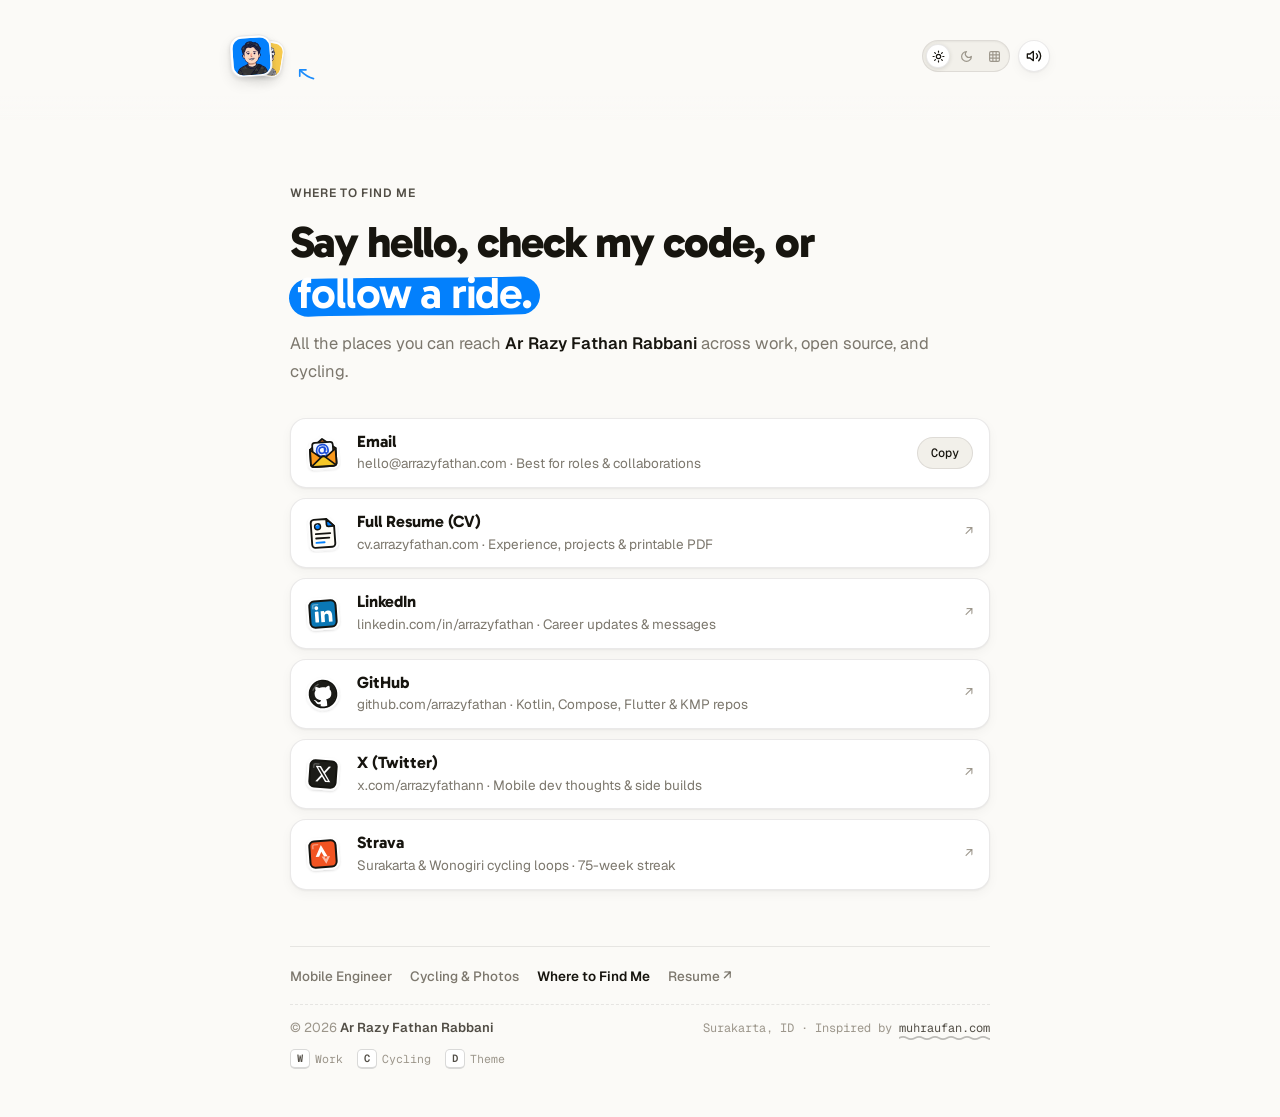
==== connect/index.html @ d9aa2614 "feat(theme): add 7-color Cutting Mat theme and desktop lens scroll dial - Add 3-way Light/Dark/Cutti" ====
<!DOCTYPE html>
<html lang="en" data-profile="work" data-day="sat" data-mat="green">
<head>
  <meta charset="UTF-8" />
  <meta name="viewport" content="width=device-width, initial-scale=1.0" />
  <title>Where You Can Find Me — Ar Razy Fathan Rabbani</title>
  <meta name="description" content="Connect with Ar Razy Fathan Rabbani — Email, full Resume (CV), LinkedIn, GitHub, X, and Strava." />
  <meta name="author" content="Ar Razy Fathan Rabbani" />
  <meta name="robots" content="index, follow, max-image-preview:large" />
  <meta name="theme-color" content="#FBFAF7" />
  <link rel="canonical" href="https://arrazyfathan.com/connect/" />

  <!-- Open Graph / Social Previews -->
  <meta property="og:type" content="website" />
  <meta property="og:site_name" content="Ar Razy Fathan Rabbani" />
  <meta property="og:locale" content="en_US" />
  <meta property="og:url" content="https://arrazyfathan.com/connect/" />
  <meta property="og:title" content="Where You Can Find Me — Ar Razy Fathan Rabbani" />
  <meta property="og:description" content="Direct links to reach Ar Razy Fathan Rabbani — Email, Resume, LinkedIn, GitHub, X, and Strava." />
  <meta property="og:image" content="https://arrazyfathan.com/assets/og-image.png" />
  <meta property="og:image:width" content="1200" />
  <meta property="og:image:height" content="630" />
  <meta property="og:image:alt" content="Where to find Ar Razy Fathan Rabbani online" />

  <!-- Twitter / X Card -->
  <meta name="twitter:card" content="summary_large_image" />
  <meta name="twitter:site" content="@arrazyfathann" />
  <meta name="twitter:creator" content="@arrazyfathann" />
  <meta name="twitter:title" content="Where You Can Find Me — Ar Razy Fathan Rabbani" />
  <meta name="twitter:description" content="Direct links to reach Ar Razy Fathan Rabbani — Email, Resume, LinkedIn, GitHub, X, and Strava." />
  <meta name="twitter:image" content="https://arrazyfathan.com/assets/og-image.png" />

  <!-- Fonts -->
  <link rel="preconnect" href="https://fonts.googleapis.com" />
  <link rel="preconnect" href="https://fonts.gstatic.com" crossorigin />
  <link href="https://fonts.googleapis.com/css2?family=Caveat:wght@600&family=Gabarito:wght@600;700;800&family=Geist+Mono:wght@400;500&family=Geist:wght@400;500;600;700&display=swap" rel="stylesheet" />

  <!-- Favicons & Manifest -->
  <link rel="icon" type="image/png" sizes="48x48" href="/assets/icons/favicon-48.png" />
  <link rel="icon" type="image/png" sizes="192x192" href="/assets/icons/favicon-192.png" />
  <link rel="apple-touch-icon" sizes="180x180" href="/assets/icons/apple-touch-icon.png" />
  <link rel="manifest" href="/site.webmanifest" />
  <link rel="stylesheet" href="/css/styles.css?v=62" />

  <!-- Structured Data (JSON-LD: ContactPage + BreadcrumbList) -->
  <script type="application/ld+json">
    {
      "@context": "https://schema.org",
      "@graph": [
        {
          "@type": "ContactPage",
          "@id": "https://arrazyfathan.com/connect/#webpage",
          "url": "https://arrazyfathan.com/connect/",
          "name": "Where You Can Find Me — Ar Razy Fathan Rabbani",
          "description": "Direct links to connect with Ar Razy Fathan Rabbani — Email, Resume (CV), LinkedIn, GitHub, X, and Strava.",
          "isPartOf": { "@id": "https://arrazyfathan.com/#website" },
          "mainEntity": { "@id": "https://arrazyfathan.com/#person" },
          "inLanguage": "en"
        },
        {
          "@type": "BreadcrumbList",
          "itemListElement": [
            {
              "@type": "ListItem",
              "position": 1,
              "name": "Mobile Engineer",
              "item": "https://arrazyfathan.com/"
            },
            {
              "@type": "ListItem",
              "position": 2,
              "name": "Where You Can Find Me",
              "item": "https://arrazyfathan.com/connect/"
            }
          ]
        }
      ]
    }
  </script>

  <!-- Enable progressive reveal, preserve per-tab theme choice (Light-first on new visits) -->
  <script>
    (function () {
      try {
        var root = document.documentElement;
        root.classList.add('js');
        var sessionDay = sessionStorage.getItem('arrazy-day');
        if (sessionDay === 'sun' || sessionDay === 'sat' || sessionDay === 'mat') {
          root.setAttribute('data-day', sessionDay);
        }
        var sessionMat = sessionStorage.getItem('arrazy-mat');
        if (/^(black|gray|maroon|blue|orange|pink|green)$/.test(sessionMat || '')) {
          root.setAttribute('data-mat', sessionMat);
        }
      } catch (e) {}
    })();
  </script>
</head>
<body>
  <!-- Architectural Cutting Mat Backdrop (visible when data-day="mat") -->
  <div class="mat-stage" aria-hidden="true">
    <div class="mat-grid"></div>
    <div class="mat-clearance"></div>
    <svg class="mat-drafting" viewBox="0 0 1440 900" preserveAspectRatio="xMidYMid slice" fill="none">
      <rect x="44" y="44" width="1352" height="812" stroke="currentColor" stroke-width="1.2" opacity="0.58" />
      <g stroke="currentColor" stroke-width="1" opacity="0.52">
        <path d="M120 34v10M180 38v6M240 34v10M300 38v6M360 34v10M420 38v6M480 34v10M540 38v6M600 34v10M660 38v6M720 34v10M780 38v6M840 34v10M900 38v6M960 34v10M1020 38v6M1080 34v10M1140 38v6M1200 34v10M1260 38v6M1320 34v10" />
        <path d="M120 856v10M180 856v6M240 856v10M300 856v6M360 856v10M420 856v6M480 856v10M540 856v6M600 856v10M660 856v6M720 856v10M780 856v6M840 856v10M900 856v6M960 856v10M1020 856v6M1080 856v10M1140 856v6M1200 856v10M1260 856v6M1320 856v10" />
        <path d="M34 120h10M38 180h6M34 240h10M38 300h6M34 360h10M38 420h6M34 480h10M38 540h6M34 600h10M38 660h6M34 720h10M38 780h6" />
        <path d="M1396 120h10M1396 180h6M1396 240h10M1396 300h6M1396 360h10M1396 420h6M1396 480h10M1396 540h6M1396 600h10M1396 660h6M1396 720h10M1396 780h6" />
      </g>
      <g class="mat-ruler-nums" fill="currentColor" font-family="var(--mono)" font-size="10.5" opacity="0.62" text-anchor="middle">
        <text x="120" y="28">40</text>
        <text x="240" y="28">35</text>
        <text x="360" y="28">30</text>
        <text x="480" y="28">25</text>
        <text x="720" y="28">20</text>
        <text x="960" y="28">15</text>
        <text x="1080" y="28">10</text>
        <text x="1200" y="28">5</text>
        <text x="1320" y="28">0</text>
        <text x="120" y="880">40</text>
        <text x="240" y="880">35</text>
        <text x="360" y="880">30</text>
        <text x="480" y="880">25</text>
        <text x="720" y="880">20</text>
        <text x="960" y="880">15</text>
        <text x="1080" y="880">10</text>
        <text x="1200" y="880">5</text>
        <text x="1320" y="880">0</text>
        <text x="22" y="124">20</text>
        <text x="22" y="364">15</text>
        <text x="22" y="604">10</text>
        <text x="22" y="724">5</text>
        <text x="22" y="856">0</text>
        <text x="1418" y="124">20</text>
        <text x="1418" y="364">15</text>
        <text x="1418" y="604">10</text>
        <text x="1418" y="724">5</text>
        <text x="1418" y="856">0</text>
      </g>
      <g class="mat-protractor" stroke="currentColor" opacity="0.46">
        <path d="M 1396 296 A 560 560 0 0 0 836 856" stroke-width="1.05" />
        <line x1="1396" y1="856" x2="1246" y2="296" stroke-width="1" stroke-dasharray="5 5" />
        <line x1="1396" y1="856" x2="1072" y2="296" stroke-width="1" stroke-dasharray="5 5" />
        <line x1="1396" y1="856" x2="836" y2="296" stroke-width="1" stroke-dasharray="5 5" />
        <line x1="1396" y1="856" x2="836" y2="532" stroke-width="1" stroke-dasharray="5 5" />
        <line x1="44" y1="44" x2="430" y2="266" stroke-width="1" stroke-dasharray="5 5" opacity="0.55" />
      </g>
      <g class="mat-protractor-labels" fill="currentColor" font-family="var(--mono)" font-size="10.5" opacity="0.62">
        <text x="1312" y="622">15°</text>
        <text x="1250" y="656">30°</text>
        <text x="1192" y="696">45°</text>
        <text x="1148" y="746">60°</text>
      </g>
    </svg>
    <div class="mat-light"></div>
    <div class="mat-grain"></div>
  </div>

  <!-- Minimal Top Bar -->
  <header class="topbar" role="banner">
    <div class="topbar-inner">
      <a
        href="/"
        class="photo-toggle"
        id="profile-photo-toggle"
        aria-label="Back to Mobile Engineer home"
        title="Back to home (W)"
      >
        <span class="photo-stack" aria-hidden="true">
          <span class="mini-photo mini-photo--work">
            <img src="/assets/avatars/work-thumb.webp" alt="" width="34" height="34" decoding="async" />
          </span>
          <span class="mini-photo mini-photo--cycling">
            <img src="/assets/avatars/cycling-thumb.webp" alt="" width="34" height="34" decoding="async" />
          </span>
        </span>
        <span class="photo-toggle-hint" aria-hidden="true">
          <svg class="photo-toggle-arrow" viewBox="0 0 24 20" width="18" height="15" fill="none">
            <path d="M21 15C15 13.5 10 10 5 5" stroke="var(--arrow)" stroke-width="2" stroke-linecap="round" />
            <path d="M12 4.5H4.5V12" stroke="var(--arrow)" stroke-width="2" stroke-linecap="round" stroke-linejoin="round" />
          </svg>
          <span class="photo-toggle-label">Back to home</span>
        </span>
      </a>

      <div class="topbar-tools">
        <div class="theme-control" id="theme-control">
          <div
            class="theme-switch"
            id="day-toggle"
            role="radiogroup"
            aria-label="Color theme"
          >
            <span class="theme-thumb" aria-hidden="true"></span>
            <button
              type="button"
              class="theme-opt theme-opt--sun"
              role="radio"
              aria-checked="true"
              data-theme-mode="sat"
              aria-label="Light theme"
              title="Light theme (D)"
            >
              <svg viewBox="0 0 24 24" width="13" height="13" fill="none" stroke="currentColor" stroke-width="2.2" stroke-linecap="round" stroke-linejoin="round" aria-hidden="true">
                <circle cx="12" cy="12" r="4" />
                <path d="M12 2v2M12 20v2M4.93 4.93l1.41 1.41M17.66 17.66l1.41 1.41M2 12h2M20 12h2M6.34 17.66l-1.41 1.41M19.07 4.93l-1.41 1.41" />
              </svg>
            </button>
            <button
              type="button"
              class="theme-opt theme-opt--moon"
              role="radio"
              aria-checked="false"
              data-theme-mode="sun"
              aria-label="Dark theme"
              title="Dark theme (D)"
            >
              <svg viewBox="0 0 24 24" width="13" height="13" fill="none" stroke="currentColor" stroke-width="2.2" stroke-linecap="round" stroke-linejoin="round" aria-hidden="true">
                <path d="M12 3a6 6 0 0 0 9 9 9 9 0 1 1-9-9Z" />
              </svg>
            </button>
            <button
              type="button"
              class="theme-opt theme-opt--mat"
              id="mat-toggle"
              role="radio"
              aria-checked="false"
              aria-haspopup="dialog"
              aria-expanded="false"
              aria-controls="mat-picker"
              data-theme-mode="mat"
              aria-label="Cutting mat theme"
              title="Cutting mat theme &amp; colors (D)"
            >
              <svg viewBox="0 0 24 24" width="13" height="13" fill="none" stroke="currentColor" stroke-width="2.1" stroke-linecap="round" stroke-linejoin="round" aria-hidden="true">
                <rect x="3" y="3" width="18" height="18" rx="2.5" />
                <path d="M9 3v18M15 3v18M3 9h18M3 15h18" />
              </svg>
            </button>
          </div>

          <div
            class="mat-picker"
            id="mat-picker"
            role="dialog"
            aria-label="Choose cutting mat color"
            hidden
          >
            <div class="mat-picker-head">
              <span class="mat-picker-title">CUTTING MAT</span>
              <span class="mat-picker-name" id="mat-picker-name">Classic Green</span>
            </div>
            <div class="mat-swatch-grid" role="group" aria-label="Cutting mat colors">
              <button type="button" class="mat-swatch" data-mat-color="black" data-mat-label="Obsidian Black" aria-label="Obsidian Black" aria-pressed="false" style="--swatch: #000000"></button>
              <button type="button" class="mat-swatch" data-mat-color="gray" data-mat-label="Graphite Gray" aria-label="Graphite Gray" aria-pressed="false" style="--swatch: #5A5A5A"></button>
              <button type="button" class="mat-swatch" data-mat-color="maroon" data-mat-label="Crimson Maroon" aria-label="Crimson Maroon" aria-pressed="false" style="--swatch: #3D0000"></button>
              <button type="button" class="mat-swatch" data-mat-color="blue" data-mat-label="Cobalt Blue" aria-label="Cobalt Blue" aria-pressed="false" style="--swatch: #002F9E"></button>
              <button type="button" class="mat-swatch" data-mat-color="orange" data-mat-label="Signal Orange" aria-label="Signal Orange" aria-pressed="false" style="--swatch: #FF3F0A"></button>
              <button type="button" class="mat-swatch" data-mat-color="pink" data-mat-label="Rose Pink" aria-label="Rose Pink" aria-pressed="false" style="--swatch: #CA6395"></button>
              <button type="button" class="mat-swatch mat-swatch--center" data-mat-color="green" data-mat-label="Classic Green" aria-label="Classic Green" aria-pressed="true" style="--swatch: #095848"></button>
            </div>
          </div>
        </div>

        <button
          type="button"
          class="icon-btn"
          id="sound-toggle"
          aria-label="Toggle UI sound effects"
          aria-pressed="true"
          title="Toggle sound"
        >
          <svg class="sound-ico sound-ico--on" viewBox="0 0 24 24" width="16" height="16" fill="none" stroke="currentColor" stroke-width="2" stroke-linecap="round" stroke-linejoin="round" aria-hidden="true">
            <polygon points="11 5 6 9 2 9 2 15 6 15 11 19 11 5" />
            <path d="M15.54 8.46a5 5 0 0 1 0 7.07" />
            <path d="M19.07 4.93a10 10 0 0 1 0 14.14" />
          </svg>
          <svg class="sound-ico sound-ico--off" viewBox="0 0 24 24" width="16" height="16" fill="none" stroke="currentColor" stroke-width="2" stroke-linecap="round" stroke-linejoin="round" aria-hidden="true">
            <polygon points="11 5 6 9 2 9 2 15 6 15 11 19 11 5" />
            <line x1="22" y1="9" x2="16" y2="15" />
            <line x1="16" y1="9" x2="22" y2="15" />
          </svg>
        </button>
      </div>
    </div>
  </header>

  <main id="top" class="connect-page wrap-letter">
    <header class="connect-page-head up">
      <div class="connect-label">WHERE TO FIND ME</div>
      <h1 class="connect-page-title">
        Say hello, check my code, or <mark class="hl-swipe">follow a ride.</mark>
      </h1>
      <p class="connect-page-sub">
        All the places you can reach <strong>Ar Razy Fathan Rabbani</strong> across work, open source, and cycling.
      </p>
    </header>

    <ul class="directory-list up" aria-label="Social and contact links">
      <li>
        <div class="directory-card">
          <a href="mailto:hello@arrazyfathan.com" class="directory-main">
            <img src="/assets/icons/connect/email.svg" alt="" width="40" height="40" />
            <span class="directory-text">
              <strong>Email</strong>
              <span>hello@arrazyfathan.com &middot; Best for roles &amp; collaborations</span>
            </span>
          </a>
          <button type="button" class="directory-copy" data-copy-email>
            <span class="copy-label">Copy</span>
          </button>
        </div>
      </li>

      <li>
        <a href="https://cv.arrazyfathan.com" target="_blank" rel="noopener noreferrer me" class="directory-card directory-card--link">
          <img src="/assets/icons/connect/resume.svg" alt="" width="40" height="40" />
          <span class="directory-text">
            <strong>Full Resume (CV)</strong>
            <span>cv.arrazyfathan.com &middot; Experience, projects &amp; printable PDF</span>
          </span>
          <span class="directory-arrow" aria-hidden="true">&nearr;</span>
        </a>
      </li>

      <li>
        <a href="https://www.linkedin.com/in/arrazyfathan/" target="_blank" rel="noopener noreferrer me" class="directory-card directory-card--link">
          <img src="/assets/icons/connect/linkedin.svg" alt="" width="40" height="40" />
          <span class="directory-text">
            <strong>LinkedIn</strong>
            <span>linkedin.com/in/arrazyfathan &middot; Career updates &amp; messages</span>
          </span>
          <span class="directory-arrow" aria-hidden="true">&nearr;</span>
        </a>
      </li>

      <li>
        <a href="https://github.com/arrazyfathan" target="_blank" rel="noopener noreferrer me" class="directory-card directory-card--link">
          <img src="/assets/icons/connect/github.svg" alt="" width="40" height="40" />
          <span class="directory-text">
            <strong>GitHub</strong>
            <span>github.com/arrazyfathan &middot; Kotlin, Compose, Flutter &amp; KMP repos</span>
          </span>
          <span class="directory-arrow" aria-hidden="true">&nearr;</span>
        </a>
      </li>

      <li>
        <a href="https://x.com/arrazyfathann" target="_blank" rel="noopener noreferrer me" class="directory-card directory-card--link">
          <img src="/assets/icons/connect/x.svg" alt="" width="40" height="40" />
          <span class="directory-text">
            <strong>X (Twitter)</strong>
            <span>x.com/arrazyfathann &middot; Mobile dev thoughts &amp; side builds</span>
          </span>
          <span class="directory-arrow" aria-hidden="true">&nearr;</span>
        </a>
      </li>

      <li>
        <a href="https://www.strava.com/athletes/45137448" target="_blank" rel="noopener noreferrer me" class="directory-card directory-card--link">
          <img src="/assets/icons/cycling/strava.svg" alt="" width="40" height="40" />
          <span class="directory-text">
            <strong>Strava</strong>
            <span>Surakarta &amp; Wonogiri cycling loops &middot; 75-week streak</span>
          </span>
          <span class="directory-arrow" aria-hidden="true">&nearr;</span>
        </a>
      </li>
    </ul>
  </main>

  <!-- Minimal Year Footer + Sitelink Navigation -->
  <footer class="foot wrap-letter">
    <nav class="foot-nav" aria-label="Site sections">
      <a href="/">Mobile Engineer</a>
      <a href="/cycling/">Cycling &amp; Photos</a>
      <a href="/connect/" aria-current="page">Where to Find Me</a>
      <a href="https://cv.arrazyfathan.com" target="_blank" rel="noopener noreferrer me">Resume &nearr;</a>
    </nav>
    <div class="foot-row">
      <p>&copy; <span id="year">2026</span> <strong>Ar Razy Fathan Rabbani</strong></p>
      <p class="foot-meta">
        Surakarta, ID &middot; Inspired by <a href="https://muhraufan.com/" target="_blank" rel="noopener noreferrer" class="foot-link">muhraufan.com</a>
      </p>
    </div>
    <p class="foot-keys" aria-label="Keyboard shortcuts">
      <span><kbd>W</kbd> Work</span>
      <span><kbd>C</kbd> Cycling</span>
      <span><kbd>D</kbd> Theme</span>
    </p>
  </footer>

  <!-- Subtle Copy Toast -->
  <div class="toast" id="toast" role="status" aria-live="polite" hidden></div>

  <script type="module" src="/js/main.js?v=48"></script>
</body>
</html>
---- css/styles.css ----
/* ==========================================================================
   Ar Razy Fathan Rabbani — Minimal Indie-Maker Editorial Landing Page
   Pure warm paper, inline die-cut stickers, yellow marker highlights & springs
   ========================================================================== */

/* Smooth Cross-Document View Transitions between /, /cycling/, and /connect/ */
@view-transition {
  navigation: auto;
}

::view-transition-group(root) {
  animation-duration: var(--vt-group-dur, 380ms);
  animation-timing-function: cubic-bezier(0.22, 1, 0.36, 1);
}

::view-transition-old(root) {
  animation: var(--vt-old-anim, vt-page-out 260ms cubic-bezier(0.32, 0, 0.67, 0) both);
  mix-blend-mode: normal;
  z-index: 1;
}

::view-transition-new(root) {
  animation: var(--vt-new-anim, vt-page-in 380ms cubic-bezier(0.22, 1, 0.36, 1) 40ms both);
  mix-blend-mode: normal;
  z-index: 2;
}

@keyframes vt-page-out {
  from {
    opacity: 1;
    transform: translateY(0) scale(1);
  }
  to {
    opacity: 0;
    transform: translateY(-10px) scale(0.99);
  }
}

@keyframes vt-page-in {
  from {
    opacity: 0;
    transform: translateY(14px) scale(0.99);
  }
  to {
    opacity: 1;
    transform: translateY(0) scale(1);
  }
}

/* Swappable Stacked Avatar Cards — keep cards solid & spring-morph smoothly across pages */
::view-transition-group(avatar-work),
::view-transition-group(avatar-cycling) {
  animation-duration: 580ms;
  animation-timing-function: cubic-bezier(0.22, 1.18, 0.36, 1);
}

::view-transition-old(avatar-work),
::view-transition-old(avatar-cycling) {
  animation: none;
  opacity: 0;
}

::view-transition-new(avatar-work),
::view-transition-new(avatar-cycling) {
  animation: none;
  opacity: 1;
  width: 100%;
  height: 100%;
}

/* Ensure the newly active card glides ON TOP of the retiring card mid-swap */
html[data-profile="work"]::view-transition-group(avatar-work) {
  z-index: 6;
}
html[data-profile="work"]::view-transition-group(avatar-cycling) {
  z-index: 5;
}
html[data-profile="cycling"]::view-transition-group(avatar-cycling) {
  z-index: 6;
}
html[data-profile="cycling"]::view-transition-group(avatar-work) {
  z-index: 5;
}

/* Playful slight lift on the incoming card during the swap */
html[data-profile="work"]::view-transition-image-pair(avatar-work),
html[data-profile="cycling"]::view-transition-image-pair(avatar-cycling) {
  animation: vt-card-pop 580ms cubic-bezier(0.22, 1, 0.36, 1) both;
}

@keyframes vt-card-pop {
  0%   { transform: scale(1) translateY(0); }
  42%  { transform: scale(1.14) translateY(-4px); }
  100% { transform: scale(1) translateY(0); }
}

/* Keep topbar text & right utility controls steady & crisp during page swap */
::view-transition-group(toggle-meta) {
  z-index: 4;
  animation-duration: 320ms;
  animation-timing-function: cubic-bezier(0.22, 1, 0.36, 1);
}

::view-transition-group(topbar-tools) {
  z-index: 4;
  animation-duration: 240ms;
}

::view-transition-old(topbar-tools) {
  animation: none;
  opacity: 0;
}

::view-transition-new(topbar-tools) {
  animation: none;
  opacity: 1;
}

/* Same-Document Theme Switch View Transition (smooth 460ms GPU cross-fade) */
html.is-theme-switching {
  --vt-group-dur: 460ms;
  --vt-old-anim: none;
  --vt-new-anim: vt-theme-fade 460ms cubic-bezier(0.4, 0, 0.2, 1) both;
}

html.is-theme-switching *,
html.is-theme-switching *::before,
html.is-theme-switching *::after {
  transition: none !important;
}

html.is-theme-switching .mini-photo--work,
html.is-theme-switching .mini-photo--cycling,
html.is-theme-switching .topbar-tools {
  view-transition-name: none !important;
}

@keyframes vt-theme-fade {
  from { opacity: 0; }
  to   { opacity: 1; }
}

:root {
  /* Light ("Sat") — pure warm archival paper */
  --bg: #FBFAF7;
  --bg-rgb: 251, 250, 247;
  --surface: #FFFFFF;
  --sunken: #F2F0EA;
  --ink: #17150F;
  --ink-2: #524E46;
  --muted: #7C776D;
  --quiet: #9C968B;
  --line: rgba(23, 21, 15, 0.09);
  --line-strong: rgba(23, 21, 15, 0.16);

  /* Marker accents — Work (Mobile Eng.) = Blue, Cycling = Yellow */
  --y: #FFC629;
  --b: #0380FC;
  --accent: #0380FC;
  --accent-ink: #FFFFFF;
  --arrow: #0380FC;
  --ok: #1F8A4C;
  --strava: #FC4C02;

  /* Seamless periodic waveform underline SVG tiles (16x6 period) */
  --wave-rest: url("data:image/svg+xml,%3Csvg xmlns='http://www.w3.org/2000/svg' width='16' height='6' viewBox='0 0 16 6'%3E%3Cpath d='M-8 3Q-4 5.3 0 3T8 3T16 3T24 3' fill='none' stroke='rgba(23,21,15,0.28)' stroke-width='1.55'/%3E%3C/svg%3E");
  --wave-accent: url("data:image/svg+xml,%3Csvg xmlns='http://www.w3.org/2000/svg' width='16' height='6' viewBox='0 0 16 6'%3E%3Cpath d='M-8 3Q-4 5.3 0 3T8 3T16 3T24 3' fill='none' stroke='%230380FC' stroke-width='1.9'/%3E%3C/svg%3E");
  --wave-popover: url("data:image/svg+xml,%3Csvg xmlns='http://www.w3.org/2000/svg' width='16' height='6' viewBox='0 0 16 6'%3E%3Cpath d='M-8 3Q-4 5.3 0 3T8 3T16 3T24 3' fill='none' stroke='%23FBFAF7' stroke-width='1.6'/%3E%3C/svg%3E");

  /* Typography */
  --display: 'Gabarito', system-ui, -apple-system, BlinkMacSystemFont, 'Segoe UI', sans-serif;
  --text: 'Geist', system-ui, -apple-system, BlinkMacSystemFont, 'Segoe UI', sans-serif;
  --mono: 'Geist Mono', ui-monospace, SFMono-Regular, Menlo, monospace;
  --script: 'Caveat', cursive;

  /* Tactile shadows */
  --shadow-sm: 0 1px 2px rgba(23, 21, 15, 0.05), 0 4px 12px rgba(23, 21, 15, 0.04);
  --shadow-pill: 0 2px 6px rgba(23, 21, 15, 0.05), 0 10px 26px rgba(23, 21, 15, 0.06);
  --shadow-photo: 0 2px 5px rgba(23, 21, 15, 0.10), 0 6px 14px rgba(23, 21, 15, 0.09);
  --topbar-fade: linear-gradient(to bottom, rgba(251, 250, 247, 1) 80%, rgba(251, 250, 247, 0.74) 91%, rgba(251, 250, 247, 0) 100%);

  /* Radii */
  --r-pill: 999px;

  /* Motion */
  --ease-out: cubic-bezier(0.23, 1, 0.32, 1);
  --spring: linear(
    0, 0.009, 0.035 2.1%, 0.141, 0.281 6.7%, 0.723 12.9%, 0.938 16.7%,
    1.017, 1.077, 1.121, 1.149 24.3%, 1.159, 1.163, 1.161, 1.154 29.9%,
    1.129 32.8%, 1.051 39.6%, 1.017 43.1%, 0.991, 0.977 51%, 0.974 53.8%,
    0.975 57.1%, 0.997 69.8%, 1.003 76.9%, 1.004 83.8%, 1
  );
  --spring-soft: linear(
    0, 0.006, 0.025 2.8%, 0.101 6.1%, 0.539 18.9%, 0.721 25.3%,
    0.849 31.5%, 0.937 38.1%, 0.968 41.8%, 0.991 45.7%, 1.006 50.1%,
    1.015 55%, 1.017 63.9%, 1.001
  );
}

/* Dark ("Sun") — warm charcoal paper */
html[data-day="sun"] {
  --bg: #14120E;
  --bg-rgb: 20, 18, 14;
  --surface: #1D1B16;
  --sunken: #24211B;
  --ink: #F4EFE4;
  --ink-2: #C7C1B5;
  --muted: #938D81;
  --quiet: #6E695F;
  --line: rgba(244, 239, 228, 0.10);
  --line-strong: rgba(244, 239, 228, 0.18);
  --accent: #1A8CFF;
  --arrow: #1A8CFF;
  --wave-rest: url("data:image/svg+xml,%3Csvg xmlns='http://www.w3.org/2000/svg' width='16' height='6' viewBox='0 0 16 6'%3E%3Cpath d='M-8 3Q-4 5.3 0 3T8 3T16 3T24 3' fill='none' stroke='rgba(244,239,228,0.28)' stroke-width='1.55'/%3E%3C/svg%3E");
  --wave-accent: url("data:image/svg+xml,%3Csvg xmlns='http://www.w3.org/2000/svg' width='16' height='6' viewBox='0 0 16 6'%3E%3Cpath d='M-8 3Q-4 5.3 0 3T8 3T16 3T24 3' fill='none' stroke='%231A8CFF' stroke-width='1.9'/%3E%3C/svg%3E");
  --wave-popover: url("data:image/svg+xml,%3Csvg xmlns='http://www.w3.org/2000/svg' width='16' height='6' viewBox='0 0 16 6'%3E%3Cpath d='M-8 3Q-4 5.3 0 3T8 3T16 3T24 3' fill='none' stroke='%2314120E' stroke-width='1.6'/%3E%3C/svg%3E");
  --shadow-sm: 0 2px 6px rgba(0, 0, 0, 0.30);
  --shadow-pill: 0 4px 16px rgba(0, 0, 0, 0.38);
  --shadow-photo: 0 3px 10px rgba(0, 0, 0, 0.45);
  --topbar-fade: linear-gradient(to bottom, rgba(20, 18, 14, 1) 80%, rgba(20, 18, 14, 0.74) 91%, rgba(20, 18, 14, 0) 100%);
}

/* Cycling Mode Accent Overrides (Yellow Jersey) */
html[data-profile="cycling"] {
  --accent: #FFC629;
  --accent-ink: #17150F;
  --arrow: #D99B00;
  --wave-accent: url("data:image/svg+xml,%3Csvg xmlns='http://www.w3.org/2000/svg' width='16' height='6' viewBox='0 0 16 6'%3E%3Cpath d='M-8 3Q-4 5.3 0 3T8 3T16 3T24 3' fill='none' stroke='%23D99B00' stroke-width='1.9'/%3E%3C/svg%3E");
}

html[data-profile="cycling"][data-day="sun"] {
  --accent: #F5C128;
  --accent-ink: #17150F;
  --arrow: #F5C128;
  --wave-accent: url("data:image/svg+xml,%3Csvg xmlns='http://www.w3.org/2000/svg' width='16' height='6' viewBox='0 0 16 6'%3E%3Cpath d='M-8 3Q-4 5.3 0 3T8 3T16 3T24 3' fill='none' stroke='%23F5C128' stroke-width='1.9'/%3E%3C/svg%3E");
}

/* ==========================================================================
   Cutting Mat Custom Theme ("mat") — 7 Studio Cutting Mat Palettes
   ========================================================================== */
html[data-day="mat"] {
  /* Default: Classic OLFA Emerald Green (#095848) */
  --bg: #095848;
  --bg-rgb: 9, 88, 72;
  --surface: rgba(215, 255, 244, 0.11);
  --surface-solid: #116957;
  --sunken: rgba(3, 36, 29, 0.34);
  --ink: #F2FFF9;
  --ink-2: #CBEFE3;
  --muted: #A2DCCB;
  --quiet: #79BDA9;
  --btn-ink: #073D32;
  --line: rgba(114, 255, 220, 0.20);
  --line-strong: rgba(114, 255, 220, 0.38);

  --mat-swatch: #095848;
  --mat-grid-minor: rgba(98, 255, 214, 0.13);
  --mat-grid-major: rgba(98, 255, 214, 0.36);
  --mat-ruler: rgba(132, 255, 223, 0.72);
  --mat-clearance: rgba(7, 72, 58, 0.34);
  --mat-shadow-dark: rgba(0, 14, 10, 0.62);
  --mat-shadow-light: rgba(140, 255, 226, 0.20);

  --accent: #5EFFD4;
  --accent-ink: #06352B;
  --arrow: #5EFFD4;
  --wave-rest: url("data:image/svg+xml,%3Csvg xmlns='http://www.w3.org/2000/svg' width='16' height='6' viewBox='0 0 16 6'%3E%3Cpath d='M-8 3Q-4 5.3 0 3T8 3T16 3T24 3' fill='none' stroke='rgba(242,255,249,0.40)' stroke-width='1.55'/%3E%3C/svg%3E");
  --wave-accent: url("data:image/svg+xml,%3Csvg xmlns='http://www.w3.org/2000/svg' width='16' height='6' viewBox='0 0 16 6'%3E%3Cpath d='M-8 3Q-4 5.3 0 3T8 3T16 3T24 3' fill='none' stroke='%235EFFD4' stroke-width='1.9'/%3E%3C/svg%3E");
  --wave-popover: url("data:image/svg+xml,%3Csvg xmlns='http://www.w3.org/2000/svg' width='16' height='6' viewBox='0 0 16 6'%3E%3Cpath d='M-8 3Q-4 5.3 0 3T8 3T16 3T24 3' fill='none' stroke='%23073D32' stroke-width='1.6'/%3E%3C/svg%3E");

  --shadow-sm: 0 2px 8px rgba(0, 0, 0, 0.20);
  --shadow-pill: 0 4px 18px rgba(0, 0, 0, 0.26);
  --shadow-photo: 0 3px 10px rgba(0, 0, 0, 0.34);
  --topbar-fade: linear-gradient(
    to bottom,
    rgba(var(--bg-rgb), 0.92) 0%,
    rgba(var(--bg-rgb), 0.78) 68%,
    rgba(var(--bg-rgb), 0) 100%
  );
}

/* 1. Obsidian Black (#000000) */
html[data-day="mat"][data-mat="black"] {
  --bg: #121315;
  --bg-rgb: 18, 19, 21;
  --surface: rgba(255, 255, 255, 0.085);
  --surface-solid: #1E2024;
  --sunken: rgba(255, 255, 255, 0.05);
  --ink: #F5F5F2;
  --ink-2: #D4D4CE;
  --muted: #A6A6A0;
  --quiet: #82827C;
  --btn-ink: #121315;
  --line: rgba(255, 255, 255, 0.14);
  --line-strong: rgba(255, 255, 255, 0.28);
  --mat-swatch: #000000;
  --mat-grid-minor: rgba(255, 255, 255, 0.085);
  --mat-grid-major: rgba(255, 255, 255, 0.24);
  --mat-ruler: rgba(255, 255, 255, 0.56);
  --mat-clearance: rgba(14, 15, 17, 0.38);
  --mat-shadow-dark: rgba(0, 0, 0, 0.78);
  --mat-shadow-light: rgba(255, 255, 255, 0.17);
  --accent: #5CC2FF;
  --accent-ink: #081523;
  --arrow: #5CC2FF;
  --wave-rest: url("data:image/svg+xml,%3Csvg xmlns='http://www.w3.org/2000/svg' width='16' height='6' viewBox='0 0 16 6'%3E%3Cpath d='M-8 3Q-4 5.3 0 3T8 3T16 3T24 3' fill='none' stroke='rgba(245,245,242,0.34)' stroke-width='1.55'/%3E%3C/svg%3E");
  --wave-accent: url("data:image/svg+xml,%3Csvg xmlns='http://www.w3.org/2000/svg' width='16' height='6' viewBox='0 0 16 6'%3E%3Cpath d='M-8 3Q-4 5.3 0 3T8 3T16 3T24 3' fill='none' stroke='%235CC2FF' stroke-width='1.9'/%3E%3C/svg%3E");
  --wave-popover: url("data:image/svg+xml,%3Csvg xmlns='http://www.w3.org/2000/svg' width='16' height='6' viewBox='0 0 16 6'%3E%3Cpath d='M-8 3Q-4 5.3 0 3T8 3T16 3T24 3' fill='none' stroke='%23121315' stroke-width='1.6'/%3E%3C/svg%3E");
}

/* 2. Graphite Gray (#5A5A5A) */
html[data-day="mat"][data-mat="gray"] {
  --bg: #5A5A5A;
  --bg-rgb: 90, 90, 90;
  --surface: rgba(255, 255, 255, 0.13);
  --surface-solid: #6B6B6B;
  --sunken: rgba(18, 18, 18, 0.24);
  --ink: #FFFFFF;
  --ink-2: #ECECEC;
  --muted: #D8D8D8;
  --quiet: #C2C2C2;
  --btn-ink: #1C1C1C;
  --line: rgba(255, 255, 255, 0.22);
  --line-strong: rgba(255, 255, 255, 0.40);
  --mat-swatch: #5A5A5A;
  --mat-grid-minor: rgba(255, 255, 255, 0.13);
  --mat-grid-major: rgba(255, 255, 255, 0.34);
  --mat-ruler: rgba(255, 255, 255, 0.68);
  --mat-clearance: rgba(70, 70, 70, 0.34);
  --mat-shadow-dark: rgba(8, 8, 8, 0.58);
  --mat-shadow-light: rgba(255, 255, 255, 0.24);
  --accent: #73C7FF;
  --accent-ink: #0C1824;
  --arrow: #73C7FF;
  --wave-rest: url("data:image/svg+xml,%3Csvg xmlns='http://www.w3.org/2000/svg' width='16' height='6' viewBox='0 0 16 6'%3E%3Cpath d='M-8 3Q-4 5.3 0 3T8 3T16 3T24 3' fill='none' stroke='rgba(255,255,255,0.42)' stroke-width='1.55'/%3E%3C/svg%3E");
  --wave-accent: url("data:image/svg+xml,%3Csvg xmlns='http://www.w3.org/2000/svg' width='16' height='6' viewBox='0 0 16 6'%3E%3Cpath d='M-8 3Q-4 5.3 0 3T8 3T16 3T24 3' fill='none' stroke='%2373C7FF' stroke-width='1.9'/%3E%3C/svg%3E");
  --wave-popover: url("data:image/svg+xml,%3Csvg xmlns='http://www.w3.org/2000/svg' width='16' height='6' viewBox='0 0 16 6'%3E%3Cpath d='M-8 3Q-4 5.3 0 3T8 3T16 3T24 3' fill='none' stroke='%231C1C1C' stroke-width='1.6'/%3E%3C/svg%3E");
}

/* 3. Crimson Maroon (#3D0000) */
html[data-day="mat"][data-mat="maroon"] {
  --bg: #4A0404;
  --bg-rgb: 74, 4, 4;
  --surface: rgba(255, 224, 224, 0.11);
  --surface-solid: #601010;
  --sunken: rgba(30, 0, 0, 0.36);
  --ink: #FFF4F4;
  --ink-2: #F7D1D1;
  --muted: #E3A7A7;
  --quiet: #C68383;
  --btn-ink: #3D0000;
  --line: rgba(255, 212, 212, 0.19);
  --line-strong: rgba(255, 212, 212, 0.36);
  --mat-swatch: #3D0000;
  --mat-grid-minor: rgba(255, 198, 198, 0.13);
  --mat-grid-major: rgba(255, 206, 206, 0.34);
  --mat-ruler: rgba(255, 216, 216, 0.68);
  --mat-clearance: rgba(58, 2, 2, 0.34);
  --mat-shadow-dark: rgba(12, 0, 0, 0.70);
  --mat-shadow-light: rgba(255, 118, 102, 0.24);
  --accent: #FFB4AB;
  --accent-ink: #3B0303;
  --arrow: #FFB4AB;
  --wave-rest: url("data:image/svg+xml,%3Csvg xmlns='http://www.w3.org/2000/svg' width='16' height='6' viewBox='0 0 16 6'%3E%3Cpath d='M-8 3Q-4 5.3 0 3T8 3T16 3T24 3' fill='none' stroke='rgba(255,244,244,0.38)' stroke-width='1.55'/%3E%3C/svg%3E");
  --wave-accent: url("data:image/svg+xml,%3Csvg xmlns='http://www.w3.org/2000/svg' width='16' height='6' viewBox='0 0 16 6'%3E%3Cpath d='M-8 3Q-4 5.3 0 3T8 3T16 3T24 3' fill='none' stroke='%23FFB4AB' stroke-width='1.9'/%3E%3C/svg%3E");
  --wave-popover: url("data:image/svg+xml,%3Csvg xmlns='http://www.w3.org/2000/svg' width='16' height='6' viewBox='0 0 16 6'%3E%3Cpath d='M-8 3Q-4 5.3 0 3T8 3T16 3T24 3' fill='none' stroke='%233D0000' stroke-width='1.6'/%3E%3C/svg%3E");
}

/* 4. Cobalt / Blueprint Blue (#002F9E) */
html[data-day="mat"][data-mat="blue"] {
  --bg: #002F9E;
  --bg-rgb: 0, 47, 158;
  --surface: rgba(226, 239, 255, 0.12);
  --surface-solid: #1141B0;
  --sunken: rgba(0, 20, 74, 0.34);
  --ink: #F5F9FF;
  --ink-2: #D6E6FF;
  --muted: #B0CAFC;
  --quiet: #89ADEE;
  --btn-ink: #00257D;
  --line: rgba(215, 232, 255, 0.21);
  --line-strong: rgba(215, 232, 255, 0.39);
  --mat-swatch: #002F9E;
  --mat-grid-minor: rgba(215, 232, 255, 0.14);
  --mat-grid-major: rgba(228, 240, 255, 0.36);
  --mat-ruler: rgba(228, 240, 255, 0.72);
  --mat-clearance: rgba(0, 38, 130, 0.34);
  --mat-shadow-dark: rgba(0, 10, 42, 0.64);
  --mat-shadow-light: rgba(130, 190, 255, 0.24);
  --accent: #7CE0FF;
  --accent-ink: #001F6B;
  --arrow: #7CE0FF;
  --wave-rest: url("data:image/svg+xml,%3Csvg xmlns='http://www.w3.org/2000/svg' width='16' height='6' viewBox='0 0 16 6'%3E%3Cpath d='M-8 3Q-4 5.3 0 3T8 3T16 3T24 3' fill='none' stroke='rgba(245,249,255,0.40)' stroke-width='1.55'/%3E%3C/svg%3E");
  --wave-accent: url("data:image/svg+xml,%3Csvg xmlns='http://www.w3.org/2000/svg' width='16' height='6' viewBox='0 0 16 6'%3E%3Cpath d='M-8 3Q-4 5.3 0 3T8 3T16 3T24 3' fill='none' stroke='%237CE0FF' stroke-width='1.9'/%3E%3C/svg%3E");
  --wave-popover: url("data:image/svg+xml,%3Csvg xmlns='http://www.w3.org/2000/svg' width='16' height='6' viewBox='0 0 16 6'%3E%3Cpath d='M-8 3Q-4 5.3 0 3T8 3T16 3T24 3' fill='none' stroke='%2300257D' stroke-width='1.6'/%3E%3C/svg%3E");
}

/* 5. Signal Orange (#FF3F0A) — Carbon-black print & grid matching Frame-4.png */
html[data-day="mat"][data-mat="orange"] {
  --bg: #FF3F0A;
  --bg-rgb: 255, 63, 10;
  --surface: rgba(21, 10, 5, 0.10);
  --surface-solid: #E93908;
  --sunken: rgba(21, 10, 5, 0.16);
  --ink: #140904;
  --ink-2: #221008;
  --muted: #301509;
  --quiet: #4A200D;
  --btn-ink: #FFF4EC;
  --line: rgba(21, 10, 5, 0.20);
  --line-strong: rgba(21, 10, 5, 0.38);
  --mat-swatch: #FF3F0A;
  --mat-grid-minor: rgba(18, 9, 4, 0.13);
  --mat-grid-major: rgba(18, 9, 4, 0.34);
  --mat-ruler: rgba(18, 9, 4, 0.68);
  --mat-clearance: rgba(255, 63, 10, 0.32);
  --mat-shadow-dark: rgba(92, 10, 0, 0.50);
  --mat-shadow-light: rgba(255, 206, 132, 0.28);
  --accent: #150A05;
  --accent-ink: #FFF4EC;
  --arrow: #150A05;
  --wave-rest: url("data:image/svg+xml,%3Csvg xmlns='http://www.w3.org/2000/svg' width='16' height='6' viewBox='0 0 16 6'%3E%3Cpath d='M-8 3Q-4 5.3 0 3T8 3T16 3T24 3' fill='none' stroke='rgba(21,10,5,0.38)' stroke-width='1.55'/%3E%3C/svg%3E");
  --wave-accent: url("data:image/svg+xml,%3Csvg xmlns='http://www.w3.org/2000/svg' width='16' height='6' viewBox='0 0 16 6'%3E%3Cpath d='M-8 3Q-4 5.3 0 3T8 3T16 3T24 3' fill='none' stroke='%23150A05' stroke-width='1.9'/%3E%3C/svg%3E");
  --wave-popover: url("data:image/svg+xml,%3Csvg xmlns='http://www.w3.org/2000/svg' width='16' height='6' viewBox='0 0 16 6'%3E%3Cpath d='M-8 3Q-4 5.3 0 3T8 3T16 3T24 3' fill='none' stroke='%23FFF4EC' stroke-width='1.6'/%3E%3C/svg%3E");
  --shadow-sm: 0 2px 8px rgba(48, 10, 0, 0.16);
  --shadow-pill: 0 4px 16px rgba(48, 10, 0, 0.20);
  --shadow-photo: 0 3px 10px rgba(48, 10, 0, 0.24);
}

/* 6. Rose Pink (#CA6395) */
html[data-day="mat"][data-mat="pink"] {
  --bg: #AD4679;
  --bg-rgb: 173, 70, 121;
  --surface: rgba(255, 240, 248, 0.15);
  --surface-solid: #B95586;
  --sunken: rgba(66, 14, 40, 0.28);
  --ink: #FFFFFF;
  --ink-2: #FFF3F9;
  --muted: #FFECF6;
  --quiet: #F5C3DC;
  --btn-ink: #3B0F26;
  --line: rgba(255, 240, 248, 0.22);
  --line-strong: rgba(255, 240, 248, 0.42);
  --mat-swatch: #CA6395;
  --mat-grid-minor: rgba(255, 240, 248, 0.14);
  --mat-grid-major: rgba(255, 240, 248, 0.36);
  --mat-ruler: rgba(255, 240, 248, 0.72);
  --mat-clearance: rgba(168, 68, 118, 0.32);
  --mat-shadow-dark: rgba(58, 8, 34, 0.56);
  --mat-shadow-light: rgba(255, 212, 236, 0.28);
  --accent: #270C1B;
  --accent-ink: #FFF5FA;
  --arrow: #FFFFFF;
  --wave-rest: url("data:image/svg+xml,%3Csvg xmlns='http://www.w3.org/2000/svg' width='16' height='6' viewBox='0 0 16 6'%3E%3Cpath d='M-8 3Q-4 5.3 0 3T8 3T16 3T24 3' fill='none' stroke='rgba(255,255,255,0.44)' stroke-width='1.55'/%3E%3C/svg%3E");
  --wave-accent: url("data:image/svg+xml,%3Csvg xmlns='http://www.w3.org/2000/svg' width='16' height='6' viewBox='0 0 16 6'%3E%3Cpath d='M-8 3Q-4 5.3 0 3T8 3T16 3T24 3' fill='none' stroke='%23FFFFFF' stroke-width='1.9'/%3E%3C/svg%3E");
  --wave-popover: url("data:image/svg+xml,%3Csvg xmlns='http://www.w3.org/2000/svg' width='16' height='6' viewBox='0 0 16 6'%3E%3Cpath d='M-8 3Q-4 5.3 0 3T8 3T16 3T24 3' fill='none' stroke='%233B0F26' stroke-width='1.6'/%3E%3C/svg%3E");
}

/* Cycling Mode Accent Harmonization on Cutting Mat */
html[data-profile="cycling"][data-day="mat"] {
  --accent: #FFD84D;
  --accent-ink: #14120E;
  --arrow: #FFD84D;
  --wave-accent: url("data:image/svg+xml,%3Csvg xmlns='http://www.w3.org/2000/svg' width='16' height='6' viewBox='0 0 16 6'%3E%3Cpath d='M-8 3Q-4 5.3 0 3T8 3T16 3T24 3' fill='none' stroke='%23FFD84D' stroke-width='1.9'/%3E%3C/svg%3E");
}

html[data-profile="cycling"][data-day="mat"][data-mat="orange"] {
  --accent: #FFF3B0;
  --accent-ink: #150A05;
  --arrow: #150A05;
  --wave-accent: url("data:image/svg+xml,%3Csvg xmlns='http://www.w3.org/2000/svg' width='16' height='6' viewBox='0 0 16 6'%3E%3Cpath d='M-8 3Q-4 5.3 0 3T8 3T16 3T24 3' fill='none' stroke='%23150A05' stroke-width='1.9'/%3E%3C/svg%3E");
}

@keyframes wave-flow {
  from { background-position: 0 100%; }
  to   { background-position: 16px 100%; }
}

*, *::before, *::after {
  box-sizing: border-box;
}

html {
  scroll-behavior: smooth;
  -webkit-font-smoothing: antialiased;
  -moz-osx-font-smoothing: grayscale;
  background-color: var(--bg);
  color: var(--ink);
  overflow-x: clip;
}

body {
  margin: 0;
  font-family: var(--text);
  font-size: 16.5px;
  line-height: 1.68;
  color: var(--ink);
  background-color: var(--bg);
  overflow-x: clip;
}

img {
  display: block;
  max-width: 100%;
}

button, a {
  font: inherit;
  color: inherit;
  -webkit-tap-highlight-color: transparent;
}

.photo-toggle,
.theme-switch,
.icon-btn,
.fan-item,
.swap-pill,
.inline-ico,
.inline-avatar,
.inline-company-ico,
.inline-cluster,
.inline-app-btn,
.trophy-shelf-item,
.pod-rail-card,
.pod-rail-btn,
.connect-pill,
.cta-btn,
.btn-resume,
.btn-strava,
.directory-card,
.directory-copy,
.watch-pan-btn,
.watch-reset-btn,
.viewer-btn {
  -webkit-tap-highlight-color: transparent;
  -webkit-touch-callout: none;
  -webkit-user-select: none;
  user-select: none;
  touch-action: manipulation;
}

button {
  cursor: pointer;
  background: none;
  border: 0;
  padding: 0;
}

:focus-visible {
  outline: 2.5px solid var(--accent);
  outline-offset: 3px;
  border-radius: 8px;
}

/* Text Selection uses Active Marker Color (Blue in Work, Yellow in Cycling) */
::selection {
  background-color: var(--accent);
  color: var(--accent-ink);
}

::-moz-selection {
  background-color: var(--accent);
  color: var(--accent-ink);
}

/* Profile Visibility Switching */
html[data-profile="work"] .only-cycling,
html[data-profile="work"] .only-cycling-flex {
  display: none !important;
}

html[data-profile="cycling"] .only-work,
html[data-profile="cycling"] .only-work-flex {
  display: none !important;
}

html[data-profile="work"] .only-work-flex {
  display: inline-flex;
}

html[data-profile="cycling"] .only-cycling-flex {
  display: inline-flex;
}

/* Clean Width Tiers */
.wrap {
  width: min(820px, 100% - 40px);
  margin-inline: auto;
}

.wrap-letter {
  width: min(700px, 100% - 40px);
  margin-inline: auto;
}

/* Smooth Scroll Reveal (pure GPU transform + opacity — zero upfront layer bloat) */
html.js .up,
html.js .reveal {
  opacity: 0;
  transform: translate3d(0, 18px, 0) scale(0.988);
  transition:
    opacity 560ms cubic-bezier(0.22, 1, 0.36, 1) var(--reveal-delay, 0ms),
    transform 680ms cubic-bezier(0.22, 1, 0.36, 1) var(--reveal-delay, 0ms);
}

/* Preserve 3D perspective/tilt on trophy badges during reveal */
html.js .trophy-shelf-item.reveal {
  transform: translate3d(0, 16px, 0) scale(0.93);
}

/* Preserve tactile hover transitions on connect pills */
html.js .connect-pill.reveal {
  transform: translate3d(0, 14px, 0) scale(0.96);
  transition:
    opacity 500ms cubic-bezier(0.22, 1, 0.36, 1) var(--reveal-delay, 0ms),
    transform 620ms var(--spring-soft) var(--reveal-delay, 0ms),
    border-color 160ms var(--ease-out),
    color 160ms var(--ease-out);
}

html.js .hero .up,
html.js .connect-page-head.up,
html.js .directory-list.up {
  opacity: 1;
  transform: none;
}

html.js .up.in,
html.js .reveal.in {
  opacity: 1;
  transform: none;
}

html.js .connect-pill.reveal.in:hover {
  transition-delay: 0ms;
  transition-duration: 280ms, 280ms, 160ms, 160ms;
  transition-timing-function: var(--ease-out), var(--spring), var(--ease-out), var(--ease-out);
}

/* Smooth fallback transition when switching pages in browsers without MPA View Transitions */
body.is-switching main {
  opacity: 0;
  transform: translateY(-10px) scale(0.99);
  transition: opacity 280ms var(--ease-out), transform 320ms var(--ease-out);
}

/* ==========================================================================
   Minimal Floating Sticky Top Bar + Stacked Photo Profile Switcher
   ========================================================================== */
.topbar {
  position: sticky;
  top: 0;
  z-index: 40;
  width: 100%;
  padding-top: 32px;
  padding-bottom: 40px;
  background: var(--topbar-fade);
  pointer-events: none;
}

.topbar-inner {
  width: calc(100% - 40px);
  max-width: 820px;
  margin-inline: auto;
  display: flex;
  align-items: center;
  justify-content: space-between;
  gap: 16px;
  transition: max-width 520ms cubic-bezier(0.22, 1, 0.36, 1);
}

.topbar.is-scrolled .topbar-inner {
  max-width: 700px;
}

/* Top-Left Avatar-Only Profile Switcher + Curved Arrow Hint (label reveals on hover) */
.photo-toggle {
  position: relative;
  display: inline-flex;
  align-items: flex-end;
  gap: 8px;
  min-width: 0;
  padding: 2px 2px 2px 0;
  border-radius: 10px;
  text-align: left;
  text-decoration: none;
  pointer-events: auto;
  transition: transform 160ms var(--ease-out);
}

.photo-toggle:active {
  transform: scale(0.96);
}

.photo-stack {
  position: relative;
  width: 56px;
  height: 44px;
  flex-shrink: 0;
}

.mini-photo {
  position: absolute;
  top: 1px;
  left: 0;
  width: 42px;
  height: 42px;
  padding: 1.5px;
  border-radius: 12px;
  background: var(--surface);
  border: 1px solid var(--line);
  box-shadow: var(--shadow-photo);
  overflow: hidden;
  transition: transform 440ms var(--spring), opacity 220ms var(--ease-out), filter 220ms var(--ease-out);
}

.mini-photo img {
  width: 100%;
  height: 100%;
  border-radius: 10px;
  object-fit: cover;
}

.mini-photo--work {
  view-transition-name: avatar-work;
}

.mini-photo--cycling {
  view-transition-name: avatar-cycling;
}

.mini-photo--work img {
  background: var(--b);
}

.mini-photo--cycling img {
  background: var(--y);
}

html[data-day="sun"] .mini-photo--work img {
  background: #1A8CFF;
}

html[data-day="sun"] .mini-photo--cycling img {
  background: #F5C128;
}

/* Work active stack choreography */
html[data-profile="work"] .mini-photo--work {
  z-index: 2;
  transform: translate(0, 0) rotate(-4deg) scale(1);
  opacity: 1;
}

html[data-profile="work"] .mini-photo--cycling {
  z-index: 1;
  transform: translate(14px, 2px) rotate(9deg) scale(0.88);
  opacity: 0.9;
  filter: saturate(0.88);
}

/* Cycling active stack choreography */
html[data-profile="cycling"] .mini-photo--cycling {
  z-index: 2;
  transform: translate(0, 0) rotate(4deg) scale(1);
  opacity: 1;
}

html[data-profile="cycling"] .mini-photo--work {
  z-index: 1;
  transform: translate(14px, 2px) rotate(-9deg) scale(0.88);
  opacity: 0.9;
  filter: saturate(0.88);
}

.photo-toggle-hint {
  position: relative;
  z-index: 3;
  display: inline-flex;
  align-items: flex-end;
  flex-shrink: 0;
  margin-left: 2px;
  margin-bottom: -5px;
  transition: transform 420ms var(--spring);
}

.photo-toggle-arrow {
  display: block;
  width: 20px;
  height: 17px;
  opacity: 0.9;
  transform-origin: center;
  animation: photo-arrow-nudge 2.4s cubic-bezier(0.37, 0, 0.63, 1) infinite;
  transition: transform 380ms var(--spring), opacity 180ms var(--ease-out);
}

@keyframes photo-arrow-nudge {
  0%, 42%, 100% {
    transform: translate3d(0, 0, 0) rotate(0deg);
    opacity: 0.78;
  }
  58% {
    transform: translate3d(-3px, -2px, 0) rotate(-5deg);
    opacity: 1;
  }
  70% {
    transform: translate3d(-0.5px, -0.5px, 0) rotate(-1deg);
    opacity: 0.88;
  }
  82% {
    transform: translate3d(-2px, -1.5px, 0) rotate(-3deg);
    opacity: 1;
  }
}

.photo-toggle-label {
  position: absolute;
  left: calc(100% + 6px);
  bottom: -2px;
  font-size: 13.5px;
  font-weight: 500;
  line-height: 1.2;
  color: var(--muted);
  white-space: nowrap;
  opacity: 0;
  pointer-events: none;
  transform: translate3d(-8px, 0, 0);
  filter: blur(3px);
  transition:
    opacity 220ms var(--ease-out),
    transform 420ms var(--spring),
    filter 220ms var(--ease-out),
    color 180ms var(--ease-out);
}

.photo-toggle:focus-visible .photo-toggle-hint {
  transform: translate3d(7px, 0, 0);
}

.photo-toggle:focus-visible .photo-toggle-arrow {
  animation: none;
  opacity: 1;
  transform: translate3d(0, -1px, 0) rotate(-4deg);
}

.photo-toggle:focus-visible .photo-toggle-label {
  opacity: 1;
  color: var(--ink-2);
  transform: translate3d(0, 0, 0);
  filter: none;
}

/* Right Utility Controls: Icon Theme Toggle Switch + Circular Sound Icon */
.topbar-tools {
  display: inline-flex;
  align-items: center;
  gap: 8px;
  flex-shrink: 0;
  pointer-events: auto;
  view-transition-name: topbar-tools;
}

.theme-control {
  position: relative;
  display: inline-flex;
  align-items: center;
}

.theme-switch {
  position: relative;
  display: inline-grid;
  grid-template-columns: repeat(3, 24px);
  column-gap: 4px;
  align-items: center;
  width: 88px;
  height: 32px;
  padding: 3px;
  border-radius: var(--r-pill);
  background: var(--sunken);
  border: 1px solid var(--line);
  box-shadow: inset 0 1px 2px rgba(23, 21, 15, 0.05);
  transition: transform 150ms var(--ease-out), border-color 180ms var(--ease-out);
}

.theme-thumb {
  position: absolute;
  top: 3px;
  left: 3px;
  width: 24px;
  height: 24px;
  border-radius: 50%;
  background: var(--surface);
  border: 1px solid var(--line);
  box-shadow: 0 1px 4px rgba(23, 21, 15, 0.12);
  transform: translateX(0);
  pointer-events: none;
  transition: transform 420ms var(--spring), background-color 200ms var(--ease-out), border-color 200ms var(--ease-out);
}

html[data-day="sun"] .theme-thumb {
  transform: translateX(28px);
}

html[data-day="mat"] .theme-thumb {
  transform: translateX(56px);
  background: var(--ink);
  border-color: transparent;
}

.theme-opt {
  position: relative;
  z-index: 1;
  display: grid;
  place-items: center;
  width: 24px;
  height: 24px;
  border-radius: 50%;
  color: var(--quiet);
  transition: color 180ms var(--ease-out), transform 140ms var(--ease-out);
}

.theme-opt:active {
  transform: scale(0.9);
}

.theme-opt:focus-visible {
  outline-offset: 1px;
}

html[data-day="sat"] .theme-opt--sun,
html[data-day="sun"] .theme-opt--moon {
  color: var(--ink);
}

html[data-day="mat"] .theme-opt--mat {
  color: var(--btn-ink, var(--bg));
}

/* Cutting Mat Color Picker Pop-up (modeled on cutting-mat/Colors.png) */
.mat-picker {
  position: absolute;
  top: calc(100% + 10px);
  right: -10px;
  z-index: 90;
  width: 218px;
  padding: 14px 15px 16px;
  border-radius: 22px;
  background: #EFEFEF;
  color: #17150F;
  border: 1px solid rgba(23, 21, 15, 0.12);
  box-shadow:
    0 12px 32px rgba(0, 0, 0, 0.22),
    0 2px 6px rgba(0, 0, 0, 0.10);
  opacity: 0;
  transform: translateY(-8px) scale(0.94);
  transform-origin: top right;
  pointer-events: none;
  transition:
    opacity 180ms var(--ease-out),
    transform 300ms var(--spring-soft);
}

.mat-picker[hidden] {
  display: none;
}

.mat-picker.is-open {
  opacity: 1;
  transform: translateY(0) scale(1);
  pointer-events: auto;
}

.mat-picker::before {
  content: "";
  position: absolute;
  top: -5px;
  right: 20px;
  width: 10px;
  height: 10px;
  background: #EFEFEF;
  border-top: 1px solid rgba(23, 21, 15, 0.10);
  border-left: 1px solid rgba(23, 21, 15, 0.10);
  transform: rotate(45deg);
  border-radius: 2px 0 0 0;
  pointer-events: none;
}

.mat-picker-head {
  display: flex;
  align-items: center;
  justify-content: space-between;
  gap: 8px;
  height: 15px;
  margin-bottom: 11px;
  padding-inline: 2px;
  white-space: nowrap;
}

.mat-picker-title {
  flex-shrink: 0;
  white-space: nowrap;
  font-family: var(--text);
  font-size: 10px;
  font-weight: 600;
  line-height: 1;
  letter-spacing: 0.06em;
  color: rgba(23, 21, 15, 0.50);
}

.mat-picker-name {
  min-width: 0;
  font-family: var(--text);
  font-size: 11px;
  font-weight: 600;
  line-height: 1;
  color: #17150F;
  text-align: right;
  white-space: nowrap;
  overflow: hidden;
  text-overflow: ellipsis;
}

.mat-swatch-grid {
  display: grid;
  grid-template-columns: repeat(3, 1fr);
  gap: 10px;
}

.mat-swatch {
  position: relative;
  display: grid;
  place-items: center;
  aspect-ratio: 1 / 1;
  width: 100%;
  border-radius: 12px;
  background-color: var(--swatch);
  box-shadow:
    inset 0 0 0 1px rgba(0, 0, 0, 0.12),
    0 2px 5px rgba(0, 0, 0, 0.12);
  overflow: hidden;
  transition: transform 240ms var(--spring), box-shadow 180ms var(--ease-out);
}

.mat-swatch--center {
  grid-column: 2;
}

/* Subtle engraved cutting-mat crosshatch inside each swatch */
.mat-swatch::before {
  content: "";
  position: absolute;
  inset: 0;
  background-image:
    linear-gradient(to right, rgba(255, 255, 255, 0.24) 1px, transparent 1px),
    linear-gradient(to bottom, rgba(255, 255, 255, 0.24) 1px, transparent 1px);
  background-size: 12px 12px;
  background-position: center;
  opacity: 0.28;
  transition: opacity 180ms var(--ease-out);
  pointer-events: none;
}

.mat-swatch[data-mat-color="orange"]::before {
  background-image:
    linear-gradient(to right, rgba(20, 10, 5, 0.28) 1px, transparent 1px),
    linear-gradient(to bottom, rgba(20, 10, 5, 0.28) 1px, transparent 1px);
}

.mat-swatch[data-mat-color="green"]::before {
  background-image:
    linear-gradient(to right, rgba(94, 255, 212, 0.34) 1px, transparent 1px),
    linear-gradient(to bottom, rgba(94, 255, 212, 0.34) 1px, transparent 1px);
}

/* Crisp active checkmark badge */
.mat-swatch::after {
  content: "";
  width: 16px;
  height: 16px;
  border-radius: 50%;
  background: rgba(255, 255, 255, 0.94);
  mask: url("data:image/svg+xml,%3Csvg xmlns='http://www.w3.org/2000/svg' viewBox='0 0 16 16'%3E%3Cpath d='M3.2 8.4l3.1 3.1 6.5-6.6' fill='none' stroke='%23000' stroke-width='2.3' stroke-linecap='round' stroke-linejoin='round'/%3E%3C/svg%3E") center / 14px 14px no-repeat;
  -webkit-mask: url("data:image/svg+xml,%3Csvg xmlns='http://www.w3.org/2000/svg' viewBox='0 0 16 16'%3E%3Cpath d='M3.2 8.4l3.1 3.1 6.5-6.6' fill='none' stroke='%23000' stroke-width='2.3' stroke-linecap='round' stroke-linejoin='round'/%3E%3C/svg%3E") center / 14px 14px no-repeat;
  opacity: 0;
  transform: scale(0.5);
  transition: opacity 160ms var(--ease-out), transform 260ms var(--spring);
}

.mat-swatch[data-mat-color="orange"]::after {
  background: #150A05;
}

.mat-swatch[aria-pressed="true"] {
  box-shadow:
    0 0 0 2px #EFEFEF,
    0 0 0 4px #17150F,
    0 4px 10px rgba(0, 0, 0, 0.18);
}

.mat-swatch[aria-pressed="true"]::before {
  opacity: 0.52;
}

.mat-swatch[aria-pressed="true"]::after {
  opacity: 1;
  transform: scale(1);
}

.mat-swatch:active {
  transform: scale(0.92);
}

.icon-btn {
  display: grid;
  place-items: center;
  width: 32px;
  height: 32px;
  border-radius: 50%;
  background: var(--surface);
  border: 1px solid var(--line);
  color: var(--ink);
  box-shadow: var(--shadow-sm);
  transition: transform 150ms var(--ease-out), border-color 180ms var(--ease-out), color 180ms var(--ease-out);
}

.icon-btn:active {
  transform: scale(0.94);
}

.icon-btn[aria-pressed="true"] .sound-ico--off,
.icon-btn[aria-pressed="false"] .sound-ico--on {
  display: none;
}

.icon-btn[aria-pressed="false"] {
  color: var(--quiet);
}

/* ==========================================================================
   Minimal Hero (Full-viewport sticky hero that shrinks as content rises)
   ========================================================================== */
.hero {
  position: sticky;
  top: 0;
  z-index: 1;
  width: min(1060px, 100% - 40px);
  min-height: calc(100svh - 120px);
  display: flex;
  flex-direction: column;
  justify-content: center;
  padding-top: clamp(24px, 4vh, 48px);
  padding-bottom: clamp(48px, 8vh, 84px);
  text-align: center;
}

.hero-inner {
  display: flex;
  flex-direction: column;
  align-items: center;
  transform-origin: center center;
  transform: translate3d(0, 0, 0) scale(1);
  backface-visibility: hidden;
  -webkit-backface-visibility: hidden;
  contain: layout style;
}

/* Subtle Bottom Scroll-Down Instruction */
.scroll-cue {
  position: absolute;
  left: 50%;
  bottom: clamp(32px, 5.5vh, 52px);
  transform: translateX(-50%);
  display: inline-flex;
  flex-direction: column;
  align-items: center;
  gap: 5px;
  padding: 6px 12px;
  border-radius: var(--r-pill);
  text-decoration: none;
  color: var(--quiet);
  opacity: 0.9;
  transition: opacity 220ms var(--ease-out), transform 260ms var(--ease-out), color 160ms var(--ease-out);
}

.scroll-cue-label {
  font-family: var(--mono);
  font-size: 11px;
  letter-spacing: 0.06em;
  line-height: 1;
}

.scroll-cue-arrow {
  display: inline-flex;
  align-items: center;
  justify-content: center;
  animation: scroll-cue-bob 2s cubic-bezier(0.45, 0.05, 0.55, 0.95) infinite;
}

@keyframes scroll-cue-bob {
  0%, 100% {
    transform: translateY(0);
    opacity: 0.55;
  }
  50% {
    transform: translateY(4.5px);
    opacity: 1;
  }
}

.scroll-cue.is-hidden {
  opacity: 0;
  transform: translate(-50%, 6px);
  pointer-events: none;
}

/* Fanned Die-Cut Sticker Row */
.sticker-fan {
  display: inline-flex;
  align-items: center;
  justify-content: center;
  gap: 6px;
  margin-bottom: 26px;
}

.fan-item {
  position: relative;
  display: inline-flex;
  transform: translateY(var(--y-off, 0px)) rotate(var(--rot, 0deg));
  transition: transform 360ms var(--spring);
  cursor: default;
}

.fan-item img {
  filter: drop-shadow(0 5px 10px rgba(23, 21, 15, 0.11));
}

.fan-item::after {
  content: attr(data-tip);
  position: absolute;
  left: 50%;
  bottom: calc(100% + 6px);
  transform: translate(-50%, 4px) scale(0.94);
  opacity: 0;
  pointer-events: none;
  padding: 3px 8px;
  border-radius: 7px;
  background: var(--ink);
  color: var(--bg);
  font-family: var(--mono);
  font-size: 11px;
  white-space: nowrap;
  transition: opacity 150ms var(--ease-out), transform 180ms var(--ease-out);
}

/* Two-Tone Expressive Headline with Yellow Marker Pills */
.hero-headline {
  margin: 0;
  font-family: var(--display);
  font-weight: 800;
  font-size: clamp(28px, 4.9vw, 56px);
  line-height: 1.24;
  letter-spacing: -0.028em;
}

.line-strong,
.line-muted {
  display: block;
  white-space: nowrap;
}

.line-strong {
  color: var(--ink);
}

.line-muted {
  color: var(--muted);
}

.ink-word {
  color: var(--ink);
  font-weight: 800;
}

/* Hand-painted Canvas Yellow/Blue Marker Swappable Word */
.swap-pill {
  position: relative;
  z-index: 1;
  display: inline-flex;
  align-items: center;
  justify-content: center;
  padding: 2px 16px 4px 13px;
  margin-left: 4px;
  margin-right: 2px;
  border-radius: 999px;
  background: var(--accent);
  color: var(--accent-ink);
  font: inherit;
  line-height: 1.08;
  vertical-align: baseline;
  transition: width 520ms cubic-bezier(0.22, 1, 0.36, 1), transform 220ms var(--ease-out);
}

.swap-pill.has-marker {
  background: transparent;
}

/* Synced Leading Hero Verb (Building <-> Shipping to) */
.swap-verb {
  display: inline-flex;
  align-items: baseline;
  justify-content: flex-end;
  vertical-align: baseline;
  transition: width 520ms cubic-bezier(0.22, 1, 0.36, 1);
}

.swap-verb-inner {
  display: inline-block;
  white-space: nowrap;
  transition:
    opacity 300ms cubic-bezier(0.22, 1, 0.36, 1),
    filter 320ms cubic-bezier(0.22, 1, 0.36, 1),
    transform 420ms cubic-bezier(0.22, 1, 0.36, 1);
}

.swap-verb.is-exiting .swap-verb-inner {
  opacity: 0;
  filter: blur(4px);
  transform: translateY(-4px) scale(0.98);
  transition: opacity 130ms ease-out, filter 130ms ease-out, transform 150ms ease-out;
}

.swap-verb.is-entering .swap-verb-inner {
  opacity: 0;
  filter: blur(4px);
  transform: translateY(5px) scale(0.98);
  transition: none;
}

.swap-inner {
  display: inline-flex;
  align-items: center;
  gap: 8px;
  white-space: nowrap;
  transition:
    opacity 300ms cubic-bezier(0.22, 1, 0.36, 1),
    filter 320ms cubic-bezier(0.22, 1, 0.36, 1),
    transform 420ms cubic-bezier(0.22, 1, 0.36, 1);
}

.swap-pill.is-exiting .swap-inner {
  opacity: 0;
  filter: blur(4px);
  transform: translateY(-4px) scale(0.98);
  transition: opacity 130ms ease-out, filter 130ms ease-out, transform 150ms ease-out;
}

.swap-pill.is-entering .swap-inner {
  opacity: 0;
  filter: blur(4px);
  transform: translateY(5px) scale(0.98);
  transition: none;
}

.marker-canvas {
  position: absolute;
  z-index: -1;
  pointer-events: none;
  display: block;
}

.swap-pill:active {
  transform: scale(0.96);
}

.swap-icon {
  width: 0.78em;
  height: 0.78em;
  object-fit: contain;
  flex-shrink: 0;
  transform: translateY(0.02em);
  transform-origin: center 70%;
  filter: drop-shadow(0 2px 3px rgba(23, 21, 15, 0.14));
}

.swap-icon[hidden],
.swap-text-after[hidden] {
  display: none;
}

.swap-icon.is-wiggle {
  animation: icon-hop 460ms cubic-bezier(0.22, 1, 0.36, 1);
}

@keyframes icon-hop {
  0%   { transform: translateY(3px) rotate(-9deg) scale(0.9); }
  45%  { transform: translateY(-3px) rotate(4deg) scale(1.09); }
  75%  { transform: translateY(0.5px) rotate(-1.5deg) scale(0.99); }
  100% { transform: translateY(0.02em) rotate(0deg) scale(1); }
}

/* Tiny Blue-Arrow Swap Hint (exact detail from reference image 1) */
.swap-hint {
  margin: 15px 0 0;
  display: inline-flex;
  align-items: center;
  gap: 5px;
  font-size: 13.5px;
  color: var(--quiet);
}

.swap-hint svg {
  transform: translateY(-2px);
}

/* Centered Soft-Gray Subtitle */
.hero-sub {
  margin: 26px auto 0;
  max-width: 540px;
  font-size: 17px;
  line-height: 1.65;
  color: var(--muted);
}

.hero-sub strong {
  color: var(--ink);
  font-weight: 600;
}

/* Work Hero Action Row (Email Pill + Resume Pill) */
.hero-actions {
  margin-top: 28px;
  display: inline-flex;
  align-items: center;
  justify-content: center;
  flex-wrap: wrap;
  gap: 10px;
  max-width: 100%;
}

/* Clean Pill Email / CTA Bar (matching reference image 1) */
.cta-pill {
  display: inline-flex;
  align-items: center;
  gap: 6px;
  padding: 5px 5px 5px 20px;
  border-radius: var(--r-pill);
  background: var(--surface);
  border: 1px solid var(--line-strong);
  box-shadow: var(--shadow-pill);
  max-width: 100%;
}

.btn-resume {
  display: inline-flex;
  align-items: center;
  gap: 8px;
  height: 52px;
  padding: 0 20px 0 13px;
  border-radius: var(--r-pill);
  background: var(--surface);
  border: 1px solid var(--line-strong);
  box-shadow: var(--shadow-pill);
  color: var(--ink);
  font-size: 15px;
  font-weight: 600;
  text-decoration: none;
  white-space: nowrap;
  transition: transform 240ms var(--spring), border-color 160ms var(--ease-out), box-shadow 180ms var(--ease-out);
}

.btn-resume img {
  width: 26px;
  height: 26px;
  flex-shrink: 0;
  transition: transform 280ms var(--spring);
}

.btn-resume .btn-arrow {
  color: var(--muted);
  font-size: 13.5px;
  transition: transform 180ms var(--ease-out), color 160ms var(--ease-out);
}

.btn-resume:active {
  transform: scale(0.96);
}

.cta-email {
  min-width: 0;
  font-size: 15.5px;
  color: var(--ink-2);
  text-decoration: none;
  padding-right: 10px;
  white-space: nowrap;
  overflow: hidden;
  text-overflow: ellipsis;
}

.cta-btn {
  display: inline-flex;
  align-items: center;
  justify-content: center;
  flex-shrink: 0;
  height: 40px;
  padding: 0 20px;
  border-radius: var(--r-pill);
  background: var(--ink);
  color: var(--bg);
  font-size: 15px;
  font-weight: 600;
  text-decoration: none;
  white-space: nowrap;
  transition: transform 150ms var(--ease-out), opacity 160ms var(--ease-out);
}

.cta-btn:active {
  transform: scale(0.96);
}

/* Cycling Hero Action Row (Distinct from Email Pill) */
.cycling-actions {
  margin-top: 26px;
  display: inline-flex;
  align-items: center;
  justify-content: center;
  flex-wrap: wrap;
  gap: 10px;
}

.btn-strava {
  display: inline-flex;
  align-items: center;
  gap: 8px;
  height: 46px;
  padding: 0 20px 0 11px;
  border-radius: var(--r-pill);
  background: var(--ink);
  color: var(--bg);
  font-size: 15.5px;
  font-weight: 600;
  text-decoration: none;
  box-shadow: var(--shadow-pill);
  transition: transform 240ms var(--spring), opacity 160ms var(--ease-out);
}

.btn-strava img {
  width: 26px;
  height: 26px;
  transition: transform 280ms var(--spring);
}

.btn-strava .btn-arrow {
  opacity: 0.7;
  font-size: 13.5px;
}

.btn-strava:active {
  transform: scale(0.96);
}

.ride-badge {
  display: inline-flex;
  align-items: center;
  gap: 8px;
  height: 46px;
  padding: 0 18px;
  border-radius: var(--r-pill);
  background: var(--sunken);
  border: 1px solid var(--line);
  font-family: var(--mono);
  font-size: 13.5px;
  color: var(--muted);
}

.ride-badge strong {
  color: var(--ink);
  font-weight: 600;
}

.cta-caption {
  margin: 15px 0 0;
  display: inline-flex;
  align-items: center;
  justify-content: center;
  flex-wrap: wrap;
  gap: 5px 7px;
  font-size: 14px;
  color: var(--muted);
}

.caption-sep {
  color: var(--quiet);
}

.caption-link {
  color: var(--ink-2);
  font-weight: 600;
  text-decoration: none;
  padding-bottom: 5px;
  background-image: var(--wave-rest);
  background-repeat: repeat-x;
  background-position: 0 100%;
  background-size: 16px 6px;
  -webkit-box-decoration-break: clone;
  box-decoration-break: clone;
  transition: color 180ms var(--ease-out);
}

.caption-link:focus-visible {
  color: var(--ink);
  background-image: var(--wave-accent);
  animation: wave-flow 0.72s linear infinite;
}

.status-dot {
  position: relative;
  width: 8px;
  height: 8px;
  border-radius: 50%;
  background: var(--ok);
  display: inline-block;
  flex-shrink: 0;
}

.status-dot::after {
  content: "";
  position: absolute;
  inset: 0;
  border-radius: 50%;
  background: inherit;
  opacity: 0.7;
  transform: scale(1);
  animation: status-pulse 2.2s cubic-bezier(0.2, 0.7, 0.3, 1) infinite;
  pointer-events: none;
}

@keyframes status-pulse {
  0% {
    transform: scale(1);
    opacity: 0.75;
  }
  70% {
    transform: scale(2.7);
    opacity: 0;
  }
  100% {
    transform: scale(2.7);
    opacity: 0;
  }
}

.status-dot--bike {
  background: var(--strava);
}

/* ==========================================================================
   Minimal Editorial Letter (Rises cleanly over the shrinking sticky hero)
   ========================================================================== */
.letter {
  position: relative;
  z-index: 2;
  background-color: var(--bg);
  scroll-margin-top: 88px;
  padding-top: 48px;
  padding-bottom: clamp(96px, 14vh, 148px);
}

html[data-profile="cycling"] .letter {
  padding-bottom: clamp(32px, 4.5vh, 48px);
}

.letter::before {
  content: "";
  position: absolute;
  left: 50%;
  transform: translateX(-50%);
  top: -72px;
  width: 100vw;
  height: 72px;
  background: linear-gradient(to bottom, transparent, var(--bg));
  pointer-events: none;
}

.letter::after {
  content: "";
  position: absolute;
  inset: 0;
  left: 50%;
  transform: translateX(-50%);
  width: 100vw;
  background: var(--bg);
  z-index: -1;
  pointer-events: none;
}

.prose {
  font-size: 18px;
  line-height: 1.74;
  color: var(--muted);
}

.prose p {
  margin: 0 0 22px;
}

.prose strong {
  color: var(--ink);
  font-weight: 600;
}

.text-link {
  color: var(--ink);
  font-weight: 600;
  text-decoration: none;
  padding-bottom: 5px;
  background-image: var(--wave-rest);
  background-repeat: repeat-x;
  background-position: 0 100%;
  background-size: 16px 6px;
  -webkit-box-decoration-break: clone;
  box-decoration-break: clone;
  transition: color 180ms var(--ease-out);
}

.text-link:focus-visible {
  background-image: var(--wave-accent);
  animation: wave-flow 0.72s linear infinite;
}

/* Tiny Inline Circular Avatar inside Letter */
.inline-avatar {
  display: inline-flex;
  align-items: center;
  justify-content: center;
  width: 28px;
  height: 28px;
  border-radius: 50%;
  background: var(--b);
  border: 1.5px solid var(--surface);
  box-shadow: 0 1px 4px rgba(23, 21, 15, 0.14);
  overflow: hidden;
  vertical-align: -7px;
  margin-inline: 3px;
  transform-origin: center 75%;
  transition: transform 420ms var(--spring), box-shadow 200ms var(--ease-out);
}

.inline-avatar--cycling {
  background: var(--y);
}

html[data-day="sun"] .inline-avatar {
  background: #1A8CFF;
}

html[data-day="sun"] .inline-avatar--cycling {
  background: #F5C128;
}

.inline-avatar img {
  width: 100%;
  height: 100%;
  object-fit: cover;
}

/* Inline Sticker Cluster (like the stacked company icons in reference image 2) */
.inline-cluster {
  display: inline-flex;
  align-items: center;
  vertical-align: -6px;
  margin-inline: 3px 4px;
}

.inline-cluster img {
  position: relative;
  width: 24px;
  height: 24px;
  margin-left: -4px;
  transform-origin: center 75%;
  transition: transform 420ms var(--spring), margin-left 280ms var(--spring-soft), filter 180ms var(--ease-out);
}

.inline-cluster img:first-child {
  margin-left: 0;
}

/* Single Inline Sticker Icon */
.inline-ico {
  position: relative;
  display: inline-block;
  width: 22px;
  height: 22px;
  vertical-align: -5px;
  margin-right: 3px;
  margin-left: 1px;
  transform-origin: center 75%;
  transition: transform 420ms var(--spring), filter 180ms var(--ease-out);
}

/* Inline Company Sticker Icon (rounded square with crisp white die-cut stroke) */
.inline-company-ico {
  position: relative;
  display: inline-flex;
  align-items: center;
  justify-content: center;
  width: 24px;
  height: 24px;
  border-radius: 7px;
  background: #FFFFFF;
  border: 2px solid #FFFFFF;
  box-shadow: 0 1px 4px rgba(23, 21, 15, 0.22), 0 0 0 1px rgba(23, 21, 15, 0.12);
  overflow: hidden;
  vertical-align: -6px;
  margin-right: 5px;
  margin-left: 2px;
  transform: rotate(-3deg);
  transform-origin: center 75%;
  transition: transform 420ms var(--spring), box-shadow 200ms var(--ease-out);
}

.inline-company-ico img {
  width: 100%;
  height: 100%;
  object-fit: cover;
  border-radius: 5px;
}

/* Interactive Inline Shipped Product & Open-Source Project Icon Clusters */
.inline-app-cluster {
  display: inline-flex;
  align-items: center;
  vertical-align: -7px;
  margin-inline: 4px 5px;
}

.inline-app-btn {
  position: relative;
  display: inline-flex;
  align-items: center;
  justify-content: center;
  width: 27px;
  height: 27px;
  margin-left: -5px;
  padding: 0;
  border-radius: 8px;
  background: #FFFFFF;
  border: 2px solid #FFFFFF;
  box-shadow: 0 1px 4px rgba(23, 21, 15, 0.22), 0 0 0 1px rgba(23, 21, 15, 0.12);
  overflow: hidden;
  transform: rotate(var(--rot, 0deg));
  transform-origin: center 75%;
  transition:
    transform 420ms var(--spring),
    margin-left 280ms var(--spring-soft),
    box-shadow 200ms var(--ease-out);
  cursor: pointer;
}

.inline-app-btn:first-child {
  margin-left: 0;
}

.inline-app-btn img {
  width: 100%;
  height: 100%;
  object-fit: cover;
  border-radius: 6px;
  pointer-events: none;
}

.inline-app-btn--contain img {
  object-fit: contain;
  padding: 2px;
}

.inline-app-btn.is-active {
  transform: translateY(-6px) scale(1.26) rotate(0deg);
  box-shadow: 0 7px 14px rgba(23, 21, 15, 0.24), 0 0 0 1.5px var(--accent);
  z-index: 5;
}

.inline-app-btn:active {
  transform: translateY(-2px) scale(1.08) rotate(0deg);
}

/* Floating Popup Label for Shipped Products & Open-Source Projects */
.app-popover {
  position: fixed;
  top: var(--pop-y, 0px);
  left: var(--pop-x, 0px);
  z-index: 70;
  display: inline-flex;
  align-items: center;
  gap: 6px;
  padding: 5px 11px;
  border-radius: 10px;
  background: var(--ink);
  color: var(--bg);
  font-family: var(--display);
  font-size: 13px;
  font-weight: 700;
  letter-spacing: -0.01em;
  line-height: 1.25;
  white-space: nowrap;
  box-shadow: 0 6px 20px rgba(23, 21, 15, 0.22);
  opacity: 0;
  pointer-events: none;
  transform: translateY(6px) scale(0.92);
  transform-origin: var(--arrow-x, 50%) bottom;
  transition:
    opacity 150ms var(--ease-out),
    transform 240ms var(--spring-soft);
}

.app-popover.is-open {
  opacity: 1;
  pointer-events: auto;
  transform: translateY(0) scale(1);
}

.app-popover::after {
  content: "";
  position: absolute;
  left: var(--arrow-x, 50%);
  top: 100%;
  width: 8px;
  height: 8px;
  background: var(--ink);
  transform: translate(-50%, -50%) rotate(45deg);
  border-radius: 1.5px;
  pointer-events: none;
}

.app-popover-link {
  display: inline-flex;
  align-items: center;
  gap: 5px;
  color: inherit;
  text-decoration: none;
  padding-bottom: 4px;
  background-repeat: repeat-x;
  background-position: 0 100%;
  background-size: 16px 5px;
}

.app-popover-link:hover,
.app-popover-link:focus-visible {
  background-image: var(--wave-popover);
  animation: wave-flow 0.72s linear infinite;
}

.app-popover-arrow {
  font-family: var(--mono);
  font-size: 11px;
  opacity: 0.72;
}

/* Canvas Yellow Highlighter Swipe inside Letter */
.hl-swipe {
  position: relative;
  z-index: 1;
  display: inline-block;
  max-width: 100%;
  border-radius: 8px;
  background: var(--accent);
  color: var(--accent-ink);
  font-weight: 600;
  padding: 0 6px;
  margin-inline: 1px;
}

.hl-swipe.has-marker {
  background: transparent;
}

/* Subtle Minimal Strava Snapshot Strip */
.ride-stats {
  margin-top: 26px;
  padding-top: 18px;
  border-top: 1px dashed var(--line-strong);
  display: flex;
  flex-direction: column;
  gap: 8px;
  font-family: var(--mono);
  font-size: 12.5px;
  color: var(--quiet);
}

.ride-stats-row {
  display: flex;
  flex-wrap: wrap;
  gap: 8px 20px;
}

.ride-stats strong {
  color: var(--ink);
  font-weight: 600;
}

.ride-updated {
  font-size: 11.5px;
  color: var(--quiet);
  opacity: 0.85;
}

/* Handwritten Sign-Off */
.signature {
  margin-top: 28px;
  display: flex;
  align-items: baseline;
  gap: 12px;
}

.sig-script {
  font-family: var(--script);
  font-size: 30px;
  line-height: 1;
  color: var(--ink);
  transform: rotate(-2deg);
  display: inline-block;
}

.sig-loc {
  font-family: var(--mono);
  font-size: 12px;
  color: var(--quiet);
}

/* ==========================================================================
   Cycling Phone Photos — WatchOS Radial Lens Gallery (Warm Archival Paper)
   ========================================================================== */
.photo-gallery-section {
  position: relative;
  z-index: 2;
  background-color: var(--bg);
  padding-top: 0;
  padding-bottom: 52px;
}

.photo-gallery-head {
  width: min(700px, 100% - 40px);
  margin-inline: auto;
  display: flex;
  align-items: center;
  justify-content: space-between;
  gap: 12px;
  margin-bottom: 0;
}

.photo-gallery-head .connect-label {
  margin-bottom: 0;
}

.photo-gallery-head-meta {
  display: inline-flex;
  align-items: center;
  gap: 12px;
}

.photo-gallery-hint {
  font-family: var(--mono);
  font-size: 11px;
  color: var(--quiet);
  opacity: 0.85;
}

.photo-gallery-hint--mobile {
  display: none;
}

.photo-gallery-count {
  font-family: var(--mono);
  font-size: 11.5px;
  color: var(--muted);
}

.watch-gallery {
  position: relative;
  width: min(1040px, 100% - 24px);
  margin-inline: auto;
  --tile-w: 80px;
  --tile-h: 98px;
  --tile-r: 14px;
}

.watch-viewport {
  position: relative;
  width: 100%;
  height: clamp(500px, 64vh, 570px);
  overflow: hidden;
  contain: strict;
  cursor: grab;
  touch-action: none;
  user-select: none;
  -webkit-user-select: none;
}

.watch-viewport.is-pointer {
  cursor: zoom-in;
}

.watch-viewport.is-dragging {
  cursor: grabbing;
}

.watch-canvas {
  display: block;
  width: 100%;
  height: 100%;
  pointer-events: none;
}

/* Visually-hidden accessible button list so keyboard Tab & screen readers reach all 37 photos */
.watch-a11y-list {
  position: absolute;
  width: 1px;
  height: 1px;
  overflow: hidden;
  clip-path: inset(50%);
  white-space: nowrap;
}

/* Minimal Editorial Focal HUD below the lens */
.watch-hud {
  margin-top: 6px;
  display: flex;
  align-items: center;
  justify-content: center;
  flex-wrap: wrap;
  gap: 8px;
  min-height: 32px;
}

.watch-hud-pill {
  display: inline-flex;
  align-items: center;
  gap: 8px;
  height: 32px;
  padding: 0 14px;
  border-radius: var(--r-pill);
  background: var(--surface);
  border: 1px solid var(--line);
  box-shadow: var(--shadow-sm);
  font-family: var(--mono);
  font-size: 11.5px;
  color: var(--muted);
  transition: border-color 180ms var(--ease-out), box-shadow 180ms var(--ease-out);
}

.watch-gallery.has-hover .watch-hud-pill {
  border-color: var(--line-strong);
  box-shadow: var(--shadow-pill);
}

.watch-hud-dot {
  width: 6.5px;
  height: 6.5px;
  border-radius: 50%;
  background: var(--accent);
  flex-shrink: 0;
  transition: transform 220ms var(--spring);
}

.watch-gallery.has-hover .watch-hud-dot {
  transform: scale(1.25);
}

.watch-hud-date {
  color: var(--ink);
  font-weight: 500;
}

.watch-hud-sep {
  color: var(--quiet);
}

.watch-hud-index {
  color: var(--quiet);
  font-variant-numeric: tabular-nums;
}

.watch-pan-btn,
.watch-reset-btn {
  display: inline-flex;
  align-items: center;
  height: 32px;
  padding: 0 12px;
  border-radius: var(--r-pill);
  background: var(--sunken);
  border: 1px solid var(--line);
  font-family: var(--mono);
  font-size: 11.5px;
  font-weight: 500;
  color: var(--ink-2);
  transition: transform 150ms var(--ease-out), border-color 160ms var(--ease-out), background-color 160ms var(--ease-out), color 160ms var(--ease-out), opacity 180ms var(--ease-out);
}

/* 2D pan toggle is only needed on touch/mobile (desktop mouse always pans 2D) */
.watch-pan-btn {
  display: none;
}

.watch-pan-btn[aria-pressed="true"] {
  background: var(--accent);
  border-color: transparent;
  color: var(--accent-ink);
  font-weight: 600;
}

.watch-reset-btn[hidden] {
  display: none;
}

.watch-pan-btn:active,
.watch-reset-btn:active {
  transform: scale(0.95);
}

/* Subtle touch-safe mode & 2D free-pan feedback for touch devices / narrow viewports */
@media (hover: none), (max-width: 600px) {
  .photo-gallery-hint--desktop {
    display: none;
  }

  .photo-gallery-hint--mobile {
    display: inline;
  }

  .watch-viewport {
    /* Let vertical swipes scroll the page natively at 120Hz; horizontal swipes pan the gallery */
    touch-action: pan-y;
    border-radius: 20px;
    transition: box-shadow 220ms var(--ease-out);
  }

  .watch-viewport.is-free-pan {
    touch-action: none;
    box-shadow: inset 0 0 0 1.5px color-mix(in srgb, var(--accent) 55%, transparent);
  }

  .watch-pan-btn {
    display: inline-flex;
  }
}

/* Minimal Frosted FLIP Photo Viewer (exact muhraufan.com open/close timing) */
.photo-viewer {
  position: fixed;
  inset: 0;
  z-index: 80;
  --viewer-in-out: cubic-bezier(0.77, 0, 0.175, 1);
  --viewer-out: cubic-bezier(0.2, 0, 0, 1);
}

.photo-viewer[hidden] {
  display: none;
}

.viewer-backdrop {
  position: fixed;
  inset: 0;
  background: rgba(var(--bg-rgb), 0.86);
  backdrop-filter: blur(6px);
  -webkit-backdrop-filter: blur(6px);
  opacity: 0;
  cursor: zoom-out;
  transition: opacity 480ms var(--viewer-in-out);
}

.photo-viewer.is-open .viewer-backdrop {
  opacity: 1;
}

.photo-viewer[data-closing] .viewer-backdrop {
  opacity: 0;
  transition: opacity 220ms var(--viewer-in-out);
}

.viewer-img {
  position: fixed;
  top: 0;
  left: 0;
  transform-origin: 0 0;
  will-change: transform;
  object-fit: cover;
  border-radius: 3px;
  box-shadow: 0 14px 44px rgba(23, 21, 15, 0.16);
  cursor: zoom-out;
  user-select: none;
  transition: transform 480ms var(--viewer-in-out), opacity 180ms var(--viewer-out);
}

.photo-viewer[data-closing] .viewer-img {
  box-shadow: 0 2px 8px rgba(23, 21, 15, 0.08);
  transition: transform 300ms var(--viewer-out), box-shadow 220ms var(--viewer-out);
}

.viewer-img.is-swapping {
  opacity: 0.35;
}

.viewer-bar {
  position: fixed;
  left: 50%;
  bottom: 22px;
  z-index: 2;
  transform: translate(-50%, 10px);
  opacity: 0;
  display: inline-flex;
  align-items: center;
  gap: 14px;
  padding: 6px 8px 6px 16px;
  border-radius: var(--r-pill);
  background: var(--surface);
  border: 1px solid var(--line-strong);
  box-shadow: var(--shadow-pill);
  cursor: default;
  max-width: calc(100vw - 28px);
  transition:
    opacity 180ms var(--viewer-out) 140ms,
    transform 220ms var(--viewer-out) 140ms;
}

.photo-viewer.is-open .viewer-bar {
  opacity: 1;
  transform: translate(-50%, 0);
}

.photo-viewer[data-closing] .viewer-bar {
  opacity: 0;
  transform: translate(-50%, 6px);
  transition: opacity 160ms var(--viewer-out), transform 160ms var(--viewer-out);
}

.viewer-meta {
  display: inline-flex;
  align-items: center;
  gap: 7px;
  min-width: 0;
  flex: 1 1 auto;
  font-family: var(--mono);
  font-size: 12px;
  color: var(--ink-2);
  white-space: nowrap;
  overflow: hidden;
  text-overflow: ellipsis;
}

.viewer-sep {
  color: var(--quiet);
}

.viewer-nav {
  display: inline-flex;
  align-items: center;
  gap: 4px;
  flex-shrink: 0;
  padding-left: 10px;
  border-left: 1px solid var(--line);
}

.viewer-counter {
  font-family: var(--mono);
  font-size: 11.5px;
  color: var(--muted);
  padding-inline: 4px;
  white-space: nowrap;
}

.viewer-btn {
  display: grid;
  place-items: center;
  width: 30px;
  height: 30px;
  border-radius: 50%;
  color: var(--ink);
  font-size: 14px;
  line-height: 1;
  transition: background-color 150ms var(--ease-out), transform 140ms var(--ease-out);
}

.viewer-btn:active {
  transform: scale(0.92);
}

.viewer-btn--close {
  font-size: 18px;
}

/* ==========================================================================
   Strava Trophy Case — 5x2 Collector's Sticker Shelf + Recent PRs
   ========================================================================== */
.trophy-section {
  position: relative;
  z-index: 2;
  background-color: var(--bg);
  padding-top: 28px;
  padding-bottom: 44px;
  border-top: 1px solid var(--line);
}

.trophy-head {
  display: flex;
  align-items: center;
  justify-content: space-between;
  gap: 12px;
  margin-bottom: 18px;
}

.trophy-head .connect-label {
  margin-bottom: 0;
}

.trophy-strava-link {
  font-family: var(--mono);
  font-size: 11.5px;
  color: var(--quiet);
  text-decoration: none;
  padding-bottom: 5px;
  background-repeat: repeat-x;
  background-position: 0 100%;
  background-size: 16px 6px;
  transition: color 180ms var(--ease-out);
}

.trophy-strava-link:focus-visible {
  color: var(--ink);
  background-image: var(--wave-accent);
  animation: wave-flow 0.72s linear infinite;
}

/* Die-cut / square trophy badge image framing */
.trophy-img {
  display: block;
  width: 100%;
  height: 100%;
  object-fit: contain;
  pointer-events: none;
  user-select: none;
  -webkit-user-drag: none;
  filter: drop-shadow(0 5px 10px rgba(23, 21, 15, 0.14));
  transition: filter 220ms var(--ease-out);
}

html[data-day="sun"] .trophy-img {
  filter: drop-shadow(0 6px 14px rgba(0, 0, 0, 0.45));
}

.trophy-img--square {
  border-radius: 14px;
  box-shadow: 0 4px 12px rgba(23, 21, 15, 0.13), 0 0 0 1px var(--line);
  filter: none;
}

html[data-day="sun"] .trophy-img--square {
  box-shadow: 0 6px 16px rgba(0, 0, 0, 0.48), 0 0 0 1px rgba(244, 239, 228, 0.14);
  filter: none;
}

/* 5x2 Collector's Sticker Shelf */
.trophy-shelf-grid {
  display: grid;
  grid-template-columns: repeat(5, minmax(0, 1fr));
  gap: 22px 14px;
  padding: 6px 0 4px;
}

.trophy-shelf-item {
  position: relative;
  display: flex;
  flex-direction: column;
  align-items: center;
  gap: 8px;
  padding: 8px 4px 4px;
  border-radius: 16px;
  transform-style: preserve-3d;
  perspective: 520px;
}

/* Subtle archival shelf ledge beneath row 1 */
.trophy-shelf-item:nth-child(-n+5)::after {
  content: "";
  position: absolute;
  left: 6%;
  right: 6%;
  bottom: -11px;
  height: 1px;
  border-bottom: 1px dashed var(--line);
  pointer-events: none;
}

.trophy-shelf-art {
  position: relative;
  width: 78px;
  height: 78px;
  display: grid;
  place-items: center;
  transform: rotate(var(--rot, 0deg));
  transform-origin: center 75%;
  transition: transform 380ms var(--spring);
  will-change: transform;
}

/* Silhouette-masked glossy enamel reflection on hover / focus */
.trophy-glare {
  position: absolute;
  inset: 0;
  pointer-events: none;
  overflow: hidden;
  opacity: 0;
  -webkit-mask-image: var(--badge-mask);
  mask-image: var(--badge-mask);
  -webkit-mask-size: contain;
  mask-size: contain;
  -webkit-mask-repeat: no-repeat;
  mask-repeat: no-repeat;
  -webkit-mask-position: center;
  mask-position: center;
  transition: opacity 220ms var(--ease-out);
}

.trophy-glare--square {
  border-radius: 14px;
  -webkit-mask-image: none;
  mask-image: none;
}

/* Live pointer-tracking specular catchlight */
.trophy-glare::before {
  content: "";
  position: absolute;
  inset: -25%;
  background:
    radial-gradient(
      circle at var(--glare-x, 32%) var(--glare-y, 24%),
      rgba(255, 255, 255, 0.56) 0%,
      rgba(255, 255, 255, 0.18) 32%,
      transparent 62%
    ),
    linear-gradient(
      118deg,
      transparent 28%,
      rgba(255, 255, 255, 0.08) 40%,
      rgba(255, 255, 255, 0.34) 49%,
      rgba(255, 255, 255, 0.1) 56%,
      transparent 66%
    );
  transform: translate3d(var(--glare-tx, 0px), var(--glare-ty, 0px), 0);
  transition: transform 80ms linear;
}

/* Crisp metallic sheen sweep across badge on hover entry */
.trophy-glare::after {
  content: "";
  position: absolute;
  inset: -45%;
  background: linear-gradient(
    115deg,
    transparent 35%,
    rgba(255, 255, 255, 0.16) 44%,
    rgba(255, 255, 255, 0.82) 50%,
    rgba(255, 255, 255, 0.16) 56%,
    transparent 65%
  );
  transform: translate3d(-90%, 0, 0);
}

.trophy-shelf-item.is-active .trophy-shelf-art {
  transform: translateY(-7px) scale(1.16) rotate(0deg);
}

.trophy-shelf-item.is-active .trophy-img:not(.trophy-img--square) {
  filter: drop-shadow(0 12px 18px rgba(23, 21, 15, 0.22));
}

html[data-day="sun"] .trophy-shelf-item.is-active .trophy-img:not(.trophy-img--square) {
  filter: drop-shadow(0 12px 20px rgba(0, 0, 0, 0.62));
}

.trophy-shelf-item.is-active .trophy-img--square {
  box-shadow: 0 12px 20px rgba(23, 21, 15, 0.22), 0 0 0 1px var(--line-strong);
}

html[data-day="sun"] .trophy-shelf-item.is-active .trophy-img--square {
  box-shadow: 0 12px 24px rgba(0, 0, 0, 0.62), 0 0 0 1px rgba(244, 239, 228, 0.2);
}

.trophy-shelf-item.is-active .trophy-glare {
  opacity: 1;
}

.trophy-shelf-item.is-active .trophy-glare::after {
  transform: translate3d(90%, 0, 0);
  transition: transform 640ms cubic-bezier(0.22, 1, 0.36, 1);
}

.trophy-shelf-item:active .trophy-shelf-art {
  transform: translateY(-2px) scale(1.04) rotate(0deg);
}

.trophy-shelf-month {
  font-family: var(--mono);
  font-size: 10.5px;
  color: var(--quiet);
  letter-spacing: 0.02em;
  transition: color 160ms var(--ease-out);
}

.trophy-shelf-item.is-active .trophy-shelf-month {
  color: var(--ink-2);
}

/* Recent Strava PRs dashed footer strip */
.trophy-prs {
  margin-top: 22px;
  padding-top: 16px;
  border-top: 1px dashed var(--line-strong);
  display: flex;
  flex-direction: column;
  gap: 9px;
}

.trophy-prs-label {
  font-family: var(--text);
  font-size: 11px;
  font-weight: 600;
  letter-spacing: 0.06em;
  color: var(--muted);
}

.trophy-prs-list {
  display: flex;
  flex-wrap: wrap;
  gap: 8px;
}

.trophy-pr-pill {
  display: inline-flex;
  align-items: center;
  gap: 7px;
  padding: 5px 11px 5px 8px;
  border-radius: var(--r-pill);
  background: var(--sunken);
  border: 1px solid var(--line);
  font-size: 12px;
  color: var(--ink-2);
}

.trophy-pr-pill img {
  width: 16px;
  height: 16px;
  flex-shrink: 0;
}

.trophy-pr-time {
  font-family: var(--mono);
  font-size: 10.5px;
  color: var(--quiet);
}

/* Floating Dark-Ink Tooltip for Shelf Badges */
.trophy-popover {
  position: fixed;
  top: var(--pop-y, 0px);
  left: var(--pop-x, 0px);
  z-index: 70;
  display: inline-flex;
  align-items: center;
  gap: 7px;
  padding: 6px 12px;
  border-radius: 10px;
  background: var(--ink);
  color: var(--bg);
  font-family: var(--display);
  font-size: 12.5px;
  font-weight: 700;
  letter-spacing: -0.01em;
  line-height: 1.25;
  white-space: nowrap;
  max-width: calc(100vw - 24px);
  box-shadow: 0 8px 22px rgba(23, 21, 15, 0.24);
  opacity: 0;
  pointer-events: none;
  transform: translateY(6px) scale(0.93);
  transform-origin: var(--arrow-x, 50%) bottom;
  transition: opacity 140ms var(--ease-out), transform 220ms var(--spring-soft);
}

.trophy-popover.is-open {
  opacity: 1;
  transform: translateY(0) scale(1);
}

.trophy-popover::after {
  content: "";
  position: absolute;
  left: var(--arrow-x, 50%);
  top: 100%;
  width: 8px;
  height: 8px;
  background: var(--ink);
  transform: translate(-50%, -50%) rotate(45deg);
  border-radius: 1.5px;
}

.trophy-popover-date {
  font-family: var(--mono);
  font-size: 10.5px;
  font-weight: 500;
  opacity: 0.7;
}

/* Strava Kudos Die-Cut Sticker Pop Burst on Trophy Badge Click */
.trophy-kudos {
  position: fixed;
  z-index: 80;
  display: grid;
  place-items: center;
  width: 28px;
  height: 28px;
  pointer-events: none;
  opacity: 0;
  will-change: transform, opacity;
  animation: trophy-kudos-float var(--kdur, 820ms) cubic-bezier(0.22, 1, 0.36, 1) var(--kdelay, 0ms) both;
}

.trophy-kudos--sm {
  width: 21px;
  height: 21px;
}

.trophy-kudos img {
  display: block;
  width: 100%;
  height: 100%;
  filter: drop-shadow(0 3px 6px rgba(23, 21, 15, 0.22));
}

html[data-day="sun"] .trophy-kudos img {
  filter: drop-shadow(0 4px 10px rgba(0, 0, 0, 0.55));
}

@keyframes trophy-kudos-float {
  0% {
    opacity: 0;
    transform: translate3d(-50%, -50%, 0) scale(0.35) rotate(0deg);
  }
  18% {
    opacity: 1;
    transform: translate3d(
      calc(-50% + var(--kx, 0px) * 0.35),
      calc(-50% + var(--ky, -64px) * 0.32),
      0
    ) scale(calc(var(--kscale, 1) * 1.16)) rotate(var(--krot, 0deg));
  }
  58% {
    opacity: 1;
    transform: translate3d(
      calc(-50% + var(--kx, 0px) * 0.82),
      calc(-50% + var(--ky, -64px) * 0.78),
      0
    ) scale(var(--kscale, 1)) rotate(calc(var(--krot, 0deg) * 1.15));
  }
  100% {
    opacity: 0;
    transform: translate3d(
      calc(-50% + var(--kx, 0px)),
      calc(-50% + var(--ky, -64px)),
      0
    ) scale(calc(var(--kscale, 1) * 0.82)) rotate(calc(var(--krot, 0deg) * 1.3));
  }
}

/* ==========================================================================
   Top 10 Podcasts While Riding — Cover Rail + Broadcast Disc Hover
   ========================================================================== */
.podcast-section {
  position: relative;
  z-index: 2;
  background-color: var(--bg);
  padding-top: 28px;
  padding-bottom: 44px;
  border-top: 1px solid var(--line);
}

.podcast-head {
  display: flex;
  flex-direction: column;
  gap: 6px;
  margin-bottom: 14px;
}

.podcast-head-top {
  display: flex;
  align-items: center;
  justify-content: space-between;
  gap: 12px;
}

.podcast-head .connect-label {
  margin-bottom: 0;
}

.podcast-sub-meta {
  font-family: var(--mono);
  font-size: 11px;
  color: var(--quiet);
}

.podcast-desc {
  margin: 0;
  max-width: 560px;
  font-size: 14px;
  line-height: 1.55;
  color: var(--muted);
}

/* Glossy Sleeve Sheen */
.pod-sleeve-sheen {
  position: absolute;
  inset: 0;
  border-radius: inherit;
  pointer-events: none;
  background: linear-gradient(128deg, rgba(255, 255, 255, 0.36) 0%, rgba(255, 255, 255, 0.08) 38%, transparent 56%);
  opacity: 0;
  transition: opacity 220ms var(--ease-out);
}

/* Horizontal Cover Rail + Hover Podcast Broadcast Disc Slide-Out */
.pod-rail-wrap {
  position: relative;
}

.pod-rail-viewport {
  position: relative;
}

.pod-rail {
  display: flex;
  gap: 16px;
  overflow-x: auto;
  scroll-snap-type: x proximity;
  scroll-padding-left: 44px;
  padding: 16px 64px 14px 2px;
  scrollbar-width: none;
}

.pod-rail::-webkit-scrollbar {
  display: none;
}

.pod-rail-fade {
  position: absolute;
  top: 0;
  bottom: 0;
  width: 72px;
  pointer-events: none;
  z-index: 18;
  will-change: opacity;
  backdrop-filter: blur(2.5px);
  -webkit-backdrop-filter: blur(2.5px);
}

.pod-rail-fade--left {
  left: -2px;
  opacity: var(--fade-left, 0);
  background: linear-gradient(
    to right,
    rgba(var(--bg-rgb), 1) 0%,
    rgba(var(--bg-rgb), 0.92) 24%,
    rgba(var(--bg-rgb), 0.56) 54%,
    rgba(var(--bg-rgb), 0.16) 80%,
    rgba(var(--bg-rgb), 0) 100%
  );
  -webkit-mask-image: linear-gradient(
    to right,
    #000 0%,
    rgba(0, 0, 0, 0.92) 24%,
    rgba(0, 0, 0, 0.52) 56%,
    rgba(0, 0, 0, 0.14) 82%,
    transparent 100%
  );
  mask-image: linear-gradient(
    to right,
    #000 0%,
    rgba(0, 0, 0, 0.92) 24%,
    rgba(0, 0, 0, 0.52) 56%,
    rgba(0, 0, 0, 0.14) 82%,
    transparent 100%
  );
}

.pod-rail-fade--right {
  right: -2px;
  opacity: var(--fade-right, 1);
  background: linear-gradient(
    to left,
    rgba(var(--bg-rgb), 1) 0%,
    rgba(var(--bg-rgb), 0.92) 24%,
    rgba(var(--bg-rgb), 0.56) 54%,
    rgba(var(--bg-rgb), 0.16) 80%,
    rgba(var(--bg-rgb), 0) 100%
  );
  -webkit-mask-image: linear-gradient(
    to left,
    #000 0%,
    rgba(0, 0, 0, 0.92) 24%,
    rgba(0, 0, 0, 0.52) 56%,
    rgba(0, 0, 0, 0.14) 82%,
    transparent 100%
  );
  mask-image: linear-gradient(
    to left,
    #000 0%,
    rgba(0, 0, 0, 0.92) 24%,
    rgba(0, 0, 0, 0.52) 56%,
    rgba(0, 0, 0, 0.14) 82%,
    transparent 100%
  );
}

.pod-rail-card {
  position: relative;
  display: flex;
  flex-direction: column;
  width: 122px;
  flex-shrink: 0;
  scroll-snap-align: start;
  text-decoration: none;
  transform: translate3d(var(--rail-shift, 0px), 0, 0);
  transition: transform 420ms var(--spring);
}

.pod-rail-card.is-hovered {
  z-index: 12;
}

.pod-rail-stage {
  position: relative;
  display: block;
  width: 122px;
  height: 122px;
  margin-bottom: 9px;
}

/* Matte-dark Podcast Broadcast Disc (slides out behind cover on hover) */
.pod-rail-disc {
  position: absolute;
  top: 7px;
  left: 8px;
  z-index: 1;
  width: 108px;
  height: 108px;
  border-radius: 50%;
  background: radial-gradient(circle at 38% 32%, #2b2822 0%, #191713 58%, #100f0c 100%);
  border: 1px solid rgba(255, 255, 255, 0.14);
  box-shadow: 0 8px 20px rgba(23, 21, 15, 0.28);
  overflow: hidden;
  opacity: 0;
  transform: translate3d(0, 0, 0) scale(0.86);
  transition:
    transform 460ms var(--spring),
    opacity 220ms var(--ease-out);
  pointer-events: none;
}

html[data-day="sun"] .pod-rail-disc {
  background: radial-gradient(circle at 38% 32%, #312d25 0%, #1e1b16 60%, #13110e 100%);
  border-color: rgba(244, 239, 228, 0.18);
  box-shadow: 0 10px 26px rgba(0, 0, 0, 0.65);
}

/* Subtle concentric podcast acoustic signal rings */
.pod-rail-disc-rings {
  position: absolute;
  inset: 0;
  border-radius: 50%;
  background: repeating-radial-gradient(
    circle at 64% 50%,
    transparent 0px,
    transparent 9px,
    color-mix(in srgb, var(--accent) 20%, transparent) 9.5px,
    transparent 11px
  );
}

/* Studio Condenser Mic + Pulsing Broadcast Waves in the exposed right crescent */
.pod-rail-disc-badge {
  position: absolute;
  right: 11px;
  top: 50%;
  transform: translateY(-50%);
  display: grid;
  place-items: center;
  color: var(--accent);
}

.pod-mic-wave {
  opacity: 0.45;
  transform-origin: 14px 14px;
}

.pod-rail-card.is-hovered .pod-mic-wave--1 {
  animation: pod-signal-pulse 1.3s ease-in-out infinite;
}

.pod-rail-card.is-hovered .pod-mic-wave--2 {
  animation: pod-signal-pulse 1.3s ease-in-out 0.28s infinite;
}

@keyframes pod-signal-pulse {
  0%, 100% { opacity: 0.28; }
  50% { opacity: 1; }
}

.pod-rail-art {
  position: relative;
  z-index: 2;
  display: block;
  width: 122px;
  height: 122px;
  border-radius: 16px;
  overflow: hidden;
  background: var(--sunken);
  border: 1px solid var(--line);
  box-shadow: 0 4px 12px rgba(23, 21, 15, 0.13);
  transition: transform 400ms var(--spring), box-shadow 220ms var(--ease-out), border-color 180ms var(--ease-out);
}

html[data-day="sun"] .pod-rail-art {
  box-shadow: 0 6px 16px rgba(0, 0, 0, 0.45);
}

.pod-rail-art > img {
  width: 100%;
  height: 100%;
  object-fit: cover;
  pointer-events: none;
}

.pod-rail-card.is-hovered .pod-rail-disc {
  opacity: 1;
  transform: translate3d(52px, -4px, 0) scale(1);
}

.pod-rail-card.is-hovered .pod-rail-art {
  transform: translateY(-6px) rotate(-2deg) scale(1.03);
  border-color: var(--line-strong);
  box-shadow: 0 14px 26px rgba(23, 21, 15, 0.22);
}

.pod-rail-card.is-hovered .pod-sleeve-sheen {
  opacity: 0.85;
}

.pod-rail-card.is-hovered .pod-rail-play {
  opacity: 1;
  transform: translateY(0) scale(1);
}

.pod-rail-rank {
  position: absolute;
  top: 7px;
  left: 7px;
  padding: 2px 6px;
  border-radius: 7px;
  background: rgba(20, 18, 14, 0.78);
  color: #FBFAF7;
  font-family: var(--mono);
  font-size: 10px;
  font-weight: 600;
  line-height: 1.3;
}

.pod-rail-play {
  position: absolute;
  right: 7px;
  bottom: 7px;
  display: grid;
  place-items: center;
  width: 28px;
  height: 28px;
  border-radius: 50%;
  background: var(--accent);
  color: var(--accent-ink);
  box-shadow: 0 4px 12px rgba(23, 21, 15, 0.25);
  opacity: 0;
  transform: translateY(4px) scale(0.88);
  transition: opacity 180ms var(--ease-out), transform 280ms var(--spring);
}

.pod-rail-play img {
  width: 18px;
  height: 18px;
  display: block;
  object-fit: contain;
  pointer-events: none;
}

.pod-rail-title {
  font-size: 13px;
  font-weight: 600;
  line-height: 1.3;
  color: var(--ink);
  display: -webkit-box;
  -webkit-line-clamp: 2;
  -webkit-box-orient: vertical;
  overflow: hidden;
}

.pod-rail-pub {
  margin-top: 2px;
  font-size: 11.5px;
  color: var(--muted);
  white-space: nowrap;
  overflow: hidden;
  text-overflow: ellipsis;
}

.pod-rail-controls {
  display: flex;
  align-items: center;
  justify-content: space-between;
  gap: 10px;
  margin-top: 4px;
}

.pod-rail-hint {
  font-family: var(--mono);
  font-size: 11px;
  color: var(--quiet);
}

.pod-rail-nav {
  display: inline-flex;
  align-items: center;
  gap: 6px;
}

.pod-rail-btn {
  display: grid;
  place-items: center;
  width: 28px;
  height: 28px;
  border-radius: 50%;
  background: var(--surface);
  border: 1px solid var(--line);
  color: var(--ink-2);
  font-family: var(--mono);
  font-size: 12px;
  transition: border-color 160ms var(--ease-out), color 160ms var(--ease-out), transform 140ms var(--ease-out), opacity 160ms var(--ease-out);
}

.pod-rail-btn:disabled {
  opacity: 0.32;
  cursor: default;
}

.pod-rail-btn:active:not(:disabled) {
  transform: scale(0.92);
}

/* ==========================================================================
   Minimal Connect Row & Dedicated /connect/ Directory Page
   ========================================================================== */
.connect {
  position: relative;
  z-index: 2;
  background-color: var(--bg);
  padding-top: 28px;
  padding-bottom: 44px;
  border-top: 1px solid var(--line);
}

.connect-head {
  display: flex;
  align-items: center;
  justify-content: space-between;
  gap: 12px;
  margin-bottom: 14px;
}

.connect-head .connect-label {
  margin-bottom: 0;
}

.connect-more {
  font-family: var(--mono);
  font-size: 11.5px;
  color: var(--muted);
  text-decoration: none;
  padding-bottom: 5px;
  background-repeat: repeat-x;
  background-position: 0 100%;
  background-size: 16px 6px;
  transition: color 180ms var(--ease-out);
}

.connect-more:hover,
.connect-more:focus-visible {
  color: var(--ink);
  background-image: var(--wave-accent);
  animation: wave-flow 0.72s linear infinite;
}

.connect-label {
  font-family: var(--text);
  font-size: 12px;
  font-weight: 600;
  letter-spacing: 0.06em;
  color: var(--ink-2);
  margin-bottom: 14px;
}

/* /connect/ Where to Find Me page */
.connect-page {
  padding-top: clamp(44px, 7vh, 72px);
  padding-bottom: 56px;
}

.connect-page-head {
  margin-bottom: 32px;
}

.connect-page-title {
  margin: 0 0 12px;
  font-family: var(--display);
  font-size: clamp(30px, 4.8vw, 44px);
  font-weight: 800;
  line-height: 1.15;
  letter-spacing: -0.028em;
  color: var(--ink);
}

.connect-page-sub {
  margin: 0;
  font-size: 16.5px;
  color: var(--muted);
}

.connect-page-sub strong {
  color: var(--ink);
  font-weight: 600;
}

.directory-list {
  list-style: none;
  margin: 0;
  padding: 0;
  display: grid;
  grid-template-columns: minmax(0, 1fr);
  gap: 10px;
}

.directory-list > li {
  min-width: 0;
}

.directory-card {
  display: flex;
  align-items: center;
  justify-content: space-between;
  gap: 14px;
  width: 100%;
  min-width: 0;
  padding: 12px 16px 12px 12px;
  border-radius: 16px;
  background: var(--surface);
  border: 1px solid var(--line);
  box-shadow: var(--shadow-sm);
  text-decoration: none;
  transition: transform 240ms var(--spring), border-color 160ms var(--ease-out), box-shadow 180ms var(--ease-out);
}

.directory-main {
  display: flex;
  align-items: center;
  gap: 14px;
  flex: 1;
  min-width: 0;
  text-decoration: none;
}

.directory-card img {
  width: 40px;
  height: 40px;
  flex-shrink: 0;
  transition: transform 280ms var(--spring);
}

.directory-text {
  display: flex;
  flex-direction: column;
  gap: 1px;
  flex: 1;
  min-width: 0;
}

.directory-text strong {
  font-family: var(--display);
  font-size: 16.5px;
  font-weight: 700;
  color: var(--ink);
  line-height: 1.25;
}

.directory-text span {
  font-size: 13.5px;
  color: var(--muted);
  white-space: nowrap;
  overflow: hidden;
  text-overflow: ellipsis;
}

.directory-arrow {
  font-family: var(--mono);
  font-size: 14px;
  color: var(--quiet);
  flex-shrink: 0;
  transition: color 160ms var(--ease-out), transform 180ms var(--ease-out);
}

.directory-copy {
  height: 32px;
  padding: 0 13px;
  border-radius: var(--r-pill);
  background: var(--sunken);
  border: 1px solid var(--line);
  font-family: var(--mono);
  font-size: 12px;
  font-weight: 500;
  color: var(--ink);
  flex-shrink: 0;
  transition: transform 140ms var(--ease-out), border-color 160ms var(--ease-out), background-color 160ms var(--ease-out);
}

.directory-copy:active,
.directory-card--link:active {
  transform: scale(0.98);
}

/* Sitelink Footer Navigation */
.foot-nav {
  display: flex;
  align-items: center;
  flex-wrap: wrap;
  gap: 8px 18px;
  padding-bottom: 12px;
  margin-bottom: 2px;
  border-bottom: 1px dashed var(--line);
  font-size: 13.5px;
}

.foot-nav a {
  text-decoration: none;
  color: var(--muted);
  font-weight: 500;
  padding-bottom: 5px;
  background-repeat: repeat-x;
  background-position: 0 100%;
  background-size: 16px 6px;
  transition: color 180ms var(--ease-out);
}

.foot-nav a:hover,
.foot-nav a:focus-visible {
  color: var(--ink);
  background-image: var(--wave-accent);
  animation: wave-flow 0.72s linear infinite;
}

.foot-nav a[aria-current="page"] {
  color: var(--ink);
  font-weight: 600;
}

.connect-row {
  display: flex;
  flex-wrap: wrap;
  gap: 9px;
}

.connect-pill {
  display: inline-flex;
  align-items: center;
  gap: 8px;
  padding: 6px 14px 6px 8px;
  border-radius: var(--r-pill);
  background: var(--surface);
  border: 1px solid var(--line);
  box-shadow: var(--shadow-sm);
  font-size: 14px;
  font-weight: 500;
  color: var(--ink-2);
  text-decoration: none;
  transition: transform 280ms var(--spring), border-color 160ms var(--ease-out), color 160ms var(--ease-out);
}

.connect-pill img {
  width: 26px;
  height: 26px;
  transition: transform 280ms var(--spring);
}

.connect-pill:active {
  transform: scale(0.96);
}

/* ==========================================================================
   Minimal Year Footer
   ========================================================================== */
.foot {
  position: relative;
  z-index: 2;
  background-color: var(--bg);
  padding: 18px 0 48px;
  border-top: 1px solid var(--line);
  display: flex;
  flex-direction: column;
  gap: 10px;
  font-size: 13px;
  color: var(--quiet);
}

.foot-row {
  display: flex;
  align-items: center;
  justify-content: space-between;
  gap: 12px;
  flex-wrap: wrap;
}

.foot p {
  margin: 0;
}

.foot strong {
  color: var(--ink-2);
  font-weight: 600;
}

.foot-meta {
  font-family: var(--mono);
  font-size: 12px;
}

.foot-keys {
  display: flex;
  align-items: center;
  flex-wrap: wrap;
  gap: 6px 14px;
  font-family: var(--mono);
  font-size: 11.5px;
  color: var(--quiet);
}

.foot-keys span {
  display: inline-flex;
  align-items: center;
  gap: 5px;
}

.foot-keys kbd {
  display: inline-grid;
  place-items: center;
  min-width: 20px;
  height: 20px;
  padding: 0 5px;
  border-radius: 5px;
  background: var(--surface);
  border: 1px solid var(--line-strong);
  border-bottom-width: 2px;
  font-family: var(--mono);
  font-size: 10.5px;
  font-weight: 600;
  color: var(--ink-2);
  line-height: 1;
}

@media (hover: none), (max-width: 600px) {
  .foot-keys {
    display: none;
  }
}

.foot-link {
  color: var(--ink-2);
  text-decoration: none;
  padding-bottom: 5px;
  background-image: var(--wave-rest);
  background-repeat: repeat-x;
  background-position: 0 100%;
  background-size: 16px 6px;
  -webkit-box-decoration-break: clone;
  box-decoration-break: clone;
  transition: color 180ms var(--ease-out);
}

.foot-link:hover,
.foot-link:focus-visible {
  color: var(--ink);
  background-image: var(--wave-accent);
  animation: wave-flow 0.72s linear infinite;
}

/* Toast */
.toast {
  position: fixed;
  left: 50%;
  bottom: 24px;
  z-index: 60;
  transform: translate(-50%, 10px) scale(0.96);
  opacity: 0;
  padding: 9px 16px;
  border-radius: var(--r-pill);
  background: var(--ink);
  color: var(--bg);
  font-family: var(--mono);
  font-size: 12.5px;
  font-weight: 500;
  box-shadow: var(--shadow-pill);
  transition: transform 220ms var(--ease-out), opacity 180ms var(--ease-out);
  pointer-events: none;
}

.toast.is-open {
  opacity: 1;
  transform: translate(-50%, 0) scale(1);
}

/* ==========================================================================
   Pointer-Fine Hover Polish
   ========================================================================== */
@media (hover: hover) and (pointer: fine) {
  .photo-toggle:hover .photo-toggle-hint {
    transform: translate3d(7px, 0, 0);
  }

  .photo-toggle:hover .photo-toggle-arrow {
    animation: none;
    opacity: 1;
    transform: translate3d(0, -1px, 0) rotate(-4deg);
  }

  .photo-toggle:hover .photo-toggle-label {
    opacity: 1;
    color: var(--ink-2);
    transform: translate3d(0, 0, 0);
    filter: none;
  }

  html[data-profile="work"] .photo-toggle:hover .mini-photo--work {
    transform: translate(-1px, -1px) rotate(-6deg) scale(1.02);
  }

  html[data-profile="work"] .photo-toggle:hover .mini-photo--cycling {
    transform: translate(20px, -1px) rotate(13deg) scale(0.95);
    opacity: 1;
    filter: saturate(1);
  }

  html[data-profile="cycling"] .photo-toggle:hover .mini-photo--cycling {
    transform: translate(-1px, -1px) rotate(6deg) scale(1.02);
  }

  html[data-profile="cycling"] .photo-toggle:hover .mini-photo--work {
    transform: translate(20px, -1px) rotate(-13deg) scale(0.95);
    opacity: 1;
    filter: saturate(1);
  }

  .theme-switch:hover,
  .icon-btn:hover {
    border-color: var(--line-strong);
    transform: translateY(-1px);
  }

  .fan-item:hover {
    transform: translateY(-9px) rotate(0deg) scale(1.12);
    z-index: 3;
  }

  .fan-item:hover::after {
    opacity: 1;
    transform: translate(-50%, 0) scale(1);
  }

  .swap-pill:hover {
    transform: translateY(-2px) rotate(0deg) scale(1.02);
  }

  .scroll-cue:hover {
    color: var(--ink);
    opacity: 1;
  }

  .cta-btn:hover,
  .btn-strava:hover {
    opacity: 0.92;
    transform: translateY(-2px);
  }

  .btn-strava:hover img,
  .btn-resume:hover img {
    transform: rotate(-6deg) scale(1.08);
  }

  .btn-resume:hover {
    transform: translateY(-2px);
    border-color: var(--ink-2);
  }

  .btn-resume:hover .btn-arrow {
    color: var(--ink);
    transform: translate(2px, -2px);
  }

  .text-link:hover,
  .caption-link:hover {
    color: var(--ink);
    background-image: var(--wave-accent);
    animation: wave-flow 0.72s linear infinite;
  }

  /* Playful spring bounce when hovering inline editorial icons */
  .inline-ico:hover {
    transform: translateY(-5px) scale(1.32) rotate(-8deg);
    filter: drop-shadow(0 5px 8px rgba(23, 21, 15, 0.18));
    z-index: 3;
  }

  .inline-avatar:hover {
    transform: translateY(-4px) scale(1.24) rotate(7deg);
    box-shadow: 0 6px 14px rgba(23, 21, 15, 0.2);
  }

  .inline-company-ico:hover {
    transform: translateY(-4px) scale(1.24) rotate(6deg);
    box-shadow: 0 6px 14px rgba(23, 21, 15, 0.24), 0 0 0 1px rgba(23, 21, 15, 0.12);
    z-index: 3;
  }

  .inline-cluster:hover img:not(:first-child),
  .inline-app-cluster:hover .inline-app-btn:not(:first-child) {
    margin-left: 3px;
  }

  .inline-cluster img:hover {
    transform: translateY(-6px) scale(1.32) rotate(-7deg);
    filter: drop-shadow(0 5px 8px rgba(23, 21, 15, 0.18));
    z-index: 4;
  }

  .inline-app-btn:hover {
    transform: translateY(-6px) scale(1.26) rotate(0deg);
    box-shadow: 0 7px 14px rgba(23, 21, 15, 0.24), 0 0 0 1px rgba(23, 21, 15, 0.15);
    z-index: 5;
  }

  .connect-pill:hover {
    transform: translateY(-2px);
    border-color: var(--line-strong);
    color: var(--ink);
  }

  .connect-pill:hover img {
    transform: rotate(-6deg) scale(1.1);
  }

  .watch-reset-btn:hover {
    border-color: var(--line-strong);
    color: var(--ink);
    background: var(--surface);
  }

  .viewer-btn:hover {
    background: var(--sunken);
  }

  .directory-card--link:hover {
    transform: translateY(-2px);
    border-color: var(--line-strong);
    box-shadow: var(--shadow-pill);
  }

  .directory-card--link:hover img {
    transform: rotate(-6deg) scale(1.08);
  }

  .directory-card--link:hover .directory-arrow {
    color: var(--ink);
    transform: translate(2px, -2px);
  }

  .directory-copy:hover {
    border-color: var(--line-strong);
    background: var(--bg);
  }

  .trophy-shelf-item {
    cursor: url('/assets/icons/cycling/kudos-cursor.svg?v=2') 13 13, pointer;
  }

  .trophy-strava-link:hover {
    color: var(--ink);
    background-image: var(--wave-accent);
    animation: wave-flow 0.72s linear infinite;
  }

  .pod-rail-btn:hover:not(:disabled) {
    border-color: var(--line-strong);
    color: var(--ink);
  }
}

/* ==========================================================================
   Responsive
   ========================================================================== */
@media (max-width: 900px) {
  .watch-gallery {
    --tile-w: 70px;
    --tile-h: 86px;
    --tile-r: 13px;
  }

  .watch-viewport {
    height: 460px;
  }
}

@media (hover: none) {
  .photo-toggle-label {
    display: none;
  }
}

@media (max-width: 760px) {
  .topbar-inner {
    transition: none;
  }
}

@media (max-width: 600px) {
  .fan-item img,
  .swap-icon {
    filter: none;
  }

  .wrap,
  .wrap-letter,
  .topbar-inner,
  .photo-gallery-head {
    width: calc(100% - 28px);
  }

  .photo-gallery-head-meta {
    gap: 8px;
  }

  .photo-gallery-hint--mobile {
    display: none;
  }

  .watch-gallery {
    width: calc(100% - 16px);
    --tile-w: 54px;
    --tile-h: 66px;
    --tile-r: 11px;
  }

  .watch-viewport {
    height: 368px;
  }

  .watch-hud {
    gap: 6px;
  }

  .watch-hud-pill,
  .watch-pan-btn,
  .watch-reset-btn {
    height: 30px;
    font-size: 11px;
    padding-inline: 11px;
  }

  /* Mobile Trophy Case (5x2 Shelf + Recent PRs) */
  .trophy-head {
    margin-bottom: 14px;
  }

  .trophy-shelf-grid {
    gap: 16px 6px;
  }

  .trophy-shelf-art {
    width: 54px;
    height: 54px;
  }

  .trophy-shelf-art .trophy-img--square,
  .trophy-shelf-art .trophy-glare--square {
    border-radius: 10px;
  }

  .trophy-shelf-month {
    font-size: 9.5px;
  }

  .trophy-pr-pill {
    font-size: 11.5px;
  }

  /* Mobile Podcasts */
  .podcast-head {
    margin-bottom: 12px;
  }

  .podcast-desc {
    font-size: 13.5px;
  }

  .pod-rail {
    gap: 12px;
    scroll-padding-left: 24px;
    padding: 10px 36px 12px 0;
  }

  .pod-rail-fade {
    width: 44px;
  }

  .pod-rail-card,
  .pod-rail-stage,
  .pod-rail-art {
    width: 108px;
  }

  .pod-rail-stage,
  .pod-rail-art {
    height: 108px;
    border-radius: 14px;
  }

  .pod-rail-disc {
    display: none;
  }

  .pod-rail-play {
    width: 24px;
    height: 24px;
    right: 6px;
    bottom: 6px;
    opacity: 1;
    transform: none;
  }

  .pod-rail-play img {
    width: 15px;
    height: 15px;
  }

  .topbar {
    padding-top: 22px;
    padding-bottom: 28px;
  }

  .topbar-inner {
    gap: 10px;
  }

  .photo-toggle {
    gap: 6px;
    padding: 2px 2px 2px 0;
  }

  .photo-stack {
    width: 48px;
    height: 37px;
  }

  .mini-photo {
    width: 35px;
    height: 35px;
    padding: 1.5px;
    border-radius: 10px;
  }

  .mini-photo img {
    border-radius: 8px;
  }

  html[data-profile="work"] .mini-photo--cycling {
    transform: translate(12px, 2px) rotate(9deg) scale(0.88);
  }

  html[data-profile="cycling"] .mini-photo--work {
    transform: translate(12px, 2px) rotate(-9deg) scale(0.88);
  }

  .photo-toggle-hint {
    margin-left: 2px;
    margin-bottom: -4px;
  }

  .photo-toggle-arrow {
    width: 18px;
    height: 15px;
  }

  .hero {
    width: calc(100% - 28px);
    min-height: calc(100svh - 90px);
    padding-top: 8px;
    padding-bottom: 84px;
  }

  .scroll-cue {
    bottom: 36px;
  }

  .sticker-fan {
    gap: 4px;
    margin-bottom: 20px;
  }

  .fan-item img {
    width: 40px;
    height: 40px;
  }

  .fan-item--center img {
    width: 46px;
    height: 46px;
  }

  .hero-headline {
    font-size: clamp(19.5px, 5.2vw, 26px);
    line-height: 1.42;
    letter-spacing: -0.025em;
  }

  .line-strong,
  .line-muted {
    white-space: nowrap;
  }

  .swap-pill {
    max-width: 100%;
    padding: 1px 10px 2px 8px;
    margin: 2px 1px 2px 3px;
  }

  .swap-inner {
    gap: 5px;
  }

  .swap-hint {
    margin-top: 12px;
    font-size: 11.5px;
    opacity: 0.85;
  }

  .hero-sub {
    margin-top: 18px;
    max-width: 318px;
    font-size: 14.5px;
    line-height: 1.58;
    text-wrap: balance;
  }

  .hero-sub .inline-ico {
    width: 18px;
    height: 18px;
    vertical-align: -4px;
  }

  .hero-actions {
    margin-top: 22px;
    flex-direction: column;
    gap: 10px;
    width: 100%;
  }

  .cta-pill {
    padding: 4px 4px 4px 16px;
    box-shadow: var(--shadow-sm);
  }

  .cta-email {
    font-size: 13.5px;
    padding-right: 8px;
  }

  .cta-btn {
    height: 34px;
    padding: 0 14px;
    font-size: 13px;
  }

  .btn-resume {
    height: 38px;
    padding: 0 14px 0 9px;
    background: var(--sunken);
    border-color: var(--line);
    box-shadow: none;
    color: var(--ink-2);
    font-size: 13px;
    font-weight: 500;
  }

  .btn-resume img {
    width: 20px;
    height: 20px;
  }

  .cycling-actions {
    margin-top: 22px;
    flex-direction: column;
    gap: 9px;
  }

  .btn-strava {
    height: 42px;
    padding: 0 16px 0 9px;
    font-size: 13.5px;
    box-shadow: var(--shadow-sm);
  }

  .btn-strava img {
    width: 22px;
    height: 22px;
  }

  .ride-badge {
    max-width: 100%;
    height: auto;
    min-height: 36px;
    padding: 6px 14px;
    font-size: 11.5px;
    flex-wrap: wrap;
    justify-content: center;
  }

  .cta-caption {
    margin-top: 14px;
    font-size: 12px;
    max-width: 300px;
    text-wrap: balance;
  }

  .prose {
    font-size: 16px;
  }

  .letter {
    padding-bottom: 84px;
  }

  html[data-profile="cycling"] .letter {
    padding-bottom: 32px;
  }

  /* /connect/ Directory Page Mobile Layout */
  .connect-page {
    padding-top: 32px;
    padding-bottom: 44px;
  }

  .connect-page-head {
    margin-bottom: 24px;
  }

  .connect-page-title {
    font-size: clamp(26px, 7.2vw, 34px);
  }

  .connect-page-sub {
    font-size: 15px;
  }

  .directory-card {
    padding: 12px;
    gap: 10px;
    border-radius: 14px;
  }

  .directory-main {
    gap: 12px;
  }

  .directory-card img {
    width: 34px;
    height: 34px;
  }

  .directory-text strong {
    font-size: 15.5px;
  }

  .directory-text span {
    font-size: 13px;
    line-height: 1.4;
    white-space: normal;
    overflow: visible;
    text-overflow: clip;
    overflow-wrap: anywhere;
  }

  .directory-copy {
    height: 30px;
    padding: 0 11px;
    font-size: 11.5px;
  }

  .viewer-bar {
    gap: 10px;
    padding: 5px 6px 5px 12px;
  }

  .viewer-meta {
    font-size: 11px;
  }

  .foot-row {
    flex-direction: column;
    align-items: flex-start;
    gap: 4px;
  }
}

@media (max-width: 380px) {
  .sticker-fan {
    gap: 3px;
  }

  .fan-item img {
    width: 36px;
    height: 36px;
  }

  .fan-item--center img {
    width: 42px;
    height: 42px;
  }

  .hero-headline {
    font-size: clamp(17.5px, 4.9vw, 20px);
  }

  .cta-pill {
    padding-left: 12px;
  }

  .cta-email {
    font-size: 12.5px;
    padding-right: 6px;
  }

  .cta-btn {
    padding: 0 12px;
    font-size: 12.5px;
  }
}

/* ==========================================================================
   Cutting Mat Stage & Full Content Harmonization (active when data-day="mat")
   ========================================================================== */
.mat-stage {
  display: none;
}

html[data-day="mat"] .mat-stage {
  display: block;
  position: fixed;
  top: 0;
  left: 0;
  width: 100%;
  height: 100vh;
  height: 100lvh;
  z-index: 0;
  pointer-events: none;
  overflow: hidden;
  contain: strict;
  transform: translate3d(0, 0, 0);
  backface-visibility: hidden;
  -webkit-backface-visibility: hidden;
}

/* Dual-scale cutting mat drafting grid (minor 24px + major 120px) */
.mat-grid {
  position: absolute;
  inset: 0;
  background-image:
    linear-gradient(to right, var(--mat-grid-major) 1px, transparent 1px),
    linear-gradient(to bottom, var(--mat-grid-major) 1px, transparent 1px),
    linear-gradient(to right, var(--mat-grid-minor) 1px, transparent 1px),
    linear-gradient(to bottom, var(--mat-grid-minor) 1px, transparent 1px);
  background-size: 120px 120px, 120px 120px, 24px 24px, 24px 24px;
  background-position: center top;
}

/* Center clearance frame (like the clean work area in cutting-mat/Frame*.png) */
.mat-clearance {
  position: absolute;
  top: 44px;
  bottom: 44px;
  left: 50%;
  width: min(744px, calc(100% - 48px));
  transform: translateX(-50%);
  background: var(--mat-clearance);
  border-left: 1px solid var(--mat-grid-major);
  border-right: 1px solid var(--mat-grid-major);
  mask-image: linear-gradient(to bottom, transparent 0%, #000 8%, #000 92%, transparent 100%);
  -webkit-mask-image: linear-gradient(to bottom, transparent 0%, #000 8%, #000 92%, transparent 100%);
}

/* Perimeter ruler ticks, numbers, and corner protractor guides */
.mat-drafting {
  position: absolute;
  inset: 0;
  width: 100%;
  height: 100%;
  color: var(--mat-ruler);
}

/* Deep diagonal dappled sunlight & swaying studio foliage shadows (pure GPU transform, zero repaints) */
.mat-light {
  position: absolute;
  inset: -20%;
  background:
    radial-gradient(48% 34% at 14% 16%, var(--mat-shadow-dark) 0%, transparent 64%),
    radial-gradient(42% 48% at 88% 18%, var(--mat-shadow-dark) 0%, transparent 62%),
    radial-gradient(46% 36% at 74% 84%, var(--mat-shadow-dark) 0%, transparent 64%),
    radial-gradient(36% 30% at 46% 38%, var(--mat-shadow-light) 0%, transparent 66%),
    linear-gradient(
      128deg,
      var(--mat-shadow-dark) 0%,
      transparent 22%,
      var(--mat-shadow-light) 43%,
      transparent 56%,
      var(--mat-shadow-dark) 78%,
      transparent 100%
    );
  opacity: 0.94;
  transform-origin: 45% 40%;
  will-change: transform;
  animation: mat-shadow-sway-a 10.5s cubic-bezier(0.45, 0.05, 0.55, 0.95) infinite alternate;
}

.mat-light::after {
  content: "";
  position: absolute;
  inset: -4%;
  background:
    radial-gradient(32% 20% at 24% 68%, var(--mat-shadow-dark) 0%, transparent 64%),
    radial-gradient(28% 22% at 68% 34%, var(--mat-shadow-dark) 0%, transparent 62%),
    radial-gradient(26% 18% at 38% 22%, var(--mat-shadow-dark) 0%, transparent 60%),
    radial-gradient(32% 24% at 62% 62%, var(--mat-shadow-light) 0%, transparent 68%);
  opacity: 0.88;
  transform-origin: 60% 55%;
  will-change: transform;
  animation: mat-shadow-sway-b 14.5s cubic-bezier(0.45, 0.05, 0.55, 0.95) infinite alternate;
}

@keyframes mat-shadow-sway-a {
  0% {
    transform: translate3d(-4.4%, -2.8%, 0) rotate(-2.5deg) scale(1);
  }
  50% {
    transform: translate3d(2.6%, 2.0%, 0) rotate(1.4deg) scale(1.045);
  }
  100% {
    transform: translate3d(4.8%, -1.8%, 0) rotate(2.7deg) scale(1.02);
  }
}

@keyframes mat-shadow-sway-b {
  0% {
    transform: translate3d(4.6%, 3.0%, 0) rotate(2.8deg) scale(1.025);
  }
  50% {
    transform: translate3d(-2.8%, 1.2%, 0) rotate(-1.4deg) scale(1);
  }
  100% {
    transform: translate3d(-5.0%, -3.2%, 0) rotate(-2.9deg) scale(1.05);
  }
}

html.is-theme-switching .mat-light,
html.is-theme-switching .mat-light::after {
  animation-play-state: paused;
}

/* Fine tactile matte PVC rubber grain */
.mat-grain {
  position: absolute;
  inset: 0;
  background-image: url("data:image/svg+xml,%3Csvg xmlns='http://www.w3.org/2000/svg' width='160' height='160'%3E%3Cfilter id='n'%3E%3CfeTurbulence type='fractalNoise' baseFrequency='0.88' numOctaves='2' stitchTiles='stitch'/%3E%3C/filter%3E%3Crect width='100%25' height='100%25' filter='url(%23n)' opacity='0.55'/%3E%3C/svg%3E");
  background-size: 160px 160px;
  mix-blend-mode: overlay;
  opacity: 0.14;
}

/* Ensure page content sits cleanly above the fixed cutting mat stage */
html[data-day="mat"] main,
html[data-day="mat"] .foot {
  position: relative;
  z-index: 2;
}

/* Let every section breathe seamlessly over the continuous cutting mat */
html[data-day="mat"] .letter,
html[data-day="mat"] .photo-gallery-section,
html[data-day="mat"] .trophy-section,
html[data-day="mat"] .podcast-section,
html[data-day="mat"] .connect,
html[data-day="mat"] .foot {
  background-color: transparent;
}

html[data-day="mat"] .letter::before,
html[data-day="mat"] .letter::after {
  display: none;
}

/* Harmonized Buttons, Pills, Cards & Overlays on Cutting Mat */
html[data-day="mat"] .cta-pill,
html[data-day="mat"] .btn-resume,
html[data-day="mat"] .connect-pill,
html[data-day="mat"] .directory-card,
html[data-day="mat"] .watch-hud-pill,
html[data-day="mat"] .viewer-bar,
html[data-day="mat"] .pod-rail-btn,
html[data-day="mat"] .icon-btn,
html[data-day="mat"] .ride-badge,
html[data-day="mat"] .trophy-pr-pill {
  backdrop-filter: blur(10px);
  -webkit-backdrop-filter: blur(10px);
}

html[data-day="mat"] .viewer-bar {
  background: rgba(var(--bg-rgb), 0.90);
  border-color: var(--line-strong);
}

html[data-day="mat"] .cta-btn,
html[data-day="mat"] .btn-strava,
html[data-day="mat"] .app-popover,
html[data-day="mat"] .trophy-popover,
html[data-day="mat"] .toast,
html[data-day="mat"] .fan-item::after {
  background: var(--ink);
  color: var(--btn-ink, var(--bg));
}

html[data-day="mat"] .mini-photo {
  background: var(--surface-solid, var(--surface));
  border-color: var(--line-strong);
}

html[data-day="mat"] .inline-avatar {
  border-color: var(--ink);
}

/* Contrast rings on status dots so they stay vivid on Green & Orange mats */
html[data-day="mat"] .status-dot {
  box-shadow: 0 0 0 2px rgba(var(--bg-rgb), 0.82), 0 0 0 3px var(--line-strong);
}

html[data-day="mat"] .status-dot--bike {
  box-shadow: 0 0 0 2px rgba(var(--bg-rgb), 0.82), 0 0 0 3px var(--line-strong);
}

/* Seamless masked edges for horizontal Podcast Rail over Cutting Mat */
html[data-day="mat"] .pod-rail-fade {
  display: none;
}

html[data-day="mat"] .pod-rail {
  -webkit-mask-image: linear-gradient(
    to right,
    rgba(0, 0, 0, calc(1 - var(--fade-left, 0))) 0%,
    #000 44px,
    #000 calc(100% - 44px),
    rgba(0, 0, 0, calc(1 - var(--fade-right, 0))) 100%
  );
  mask-image: linear-gradient(
    to right,
    rgba(0, 0, 0, calc(1 - var(--fade-left, 0))) 0%,
    #000 44px,
    #000 calc(100% - 44px),
    rgba(0, 0, 0, calc(1 - var(--fade-right, 0))) 100%
  );
}

html[data-day="mat"] .trophy-img {
  filter: drop-shadow(0 6px 14px rgba(0, 0, 0, 0.32));
}

html[data-day="mat"] .trophy-img--square {
  box-shadow: 0 6px 16px rgba(0, 0, 0, 0.34), 0 0 0 1px var(--line-strong);
  filter: none;
}

html[data-day="mat"] .trophy-shelf-item.is-active .trophy-img:not(.trophy-img--square) {
  filter: drop-shadow(0 12px 20px rgba(0, 0, 0, 0.44));
}

html[data-day="mat"] .trophy-shelf-item.is-active .trophy-img--square {
  box-shadow: 0 12px 24px rgba(0, 0, 0, 0.44), 0 0 0 1px var(--ink);
}

html[data-day="mat"] .pod-rail-art {
  box-shadow: 0 6px 16px rgba(0, 0, 0, 0.28);
  border-color: var(--line-strong);
}

html[data-day="mat"] .foot-keys kbd {
  background: var(--surface);
  border-color: var(--line-strong);
  color: var(--ink);
}

html[data-day="mat"] .directory-copy:hover {
  background: var(--surface);
}

@media (hover: hover) and (pointer: fine) {
  .mat-swatch:hover {
    transform: scale(1.06);
    box-shadow:
      inset 0 0 0 1px rgba(0, 0, 0, 0.14),
      0 6px 14px rgba(0, 0, 0, 0.18);
  }

  .mat-swatch[aria-pressed="true"]:hover {
    box-shadow:
      0 0 0 2px #EFEFEF,
      0 0 0 4px #17150F,
      0 6px 14px rgba(0, 0, 0, 0.22);
  }

  .mat-swatch:hover::before {
    opacity: 0.56;
  }

  .theme-opt:hover {
    color: var(--ink);
  }

  html[data-day="mat"] .theme-opt--mat:hover {
    color: var(--btn-ink, var(--bg));
  }
}

@media (max-width: 760px) {
  .mat-ruler-nums,
  .mat-protractor-labels {
    display: none;
  }

  .mat-clearance {
    top: 20px;
    bottom: 20px;
    width: calc(100% - 24px);
  }
}

@media (max-width: 600px) {
  .mat-picker {
    right: -38px;
    width: 208px;
    padding: 13px 14px 15px;
  }

  .mat-picker::before {
    right: 48px;
  }
}

/* ==========================================================================
   Desktop Left-Center Camera Lens Auto-Focus Scroll Dial
   ========================================================================== */
.lens-scroll {
  display: none;
}

@media (hover: hover) and (pointer: fine) and (min-width: 960px) {
  .lens-scroll {
    position: fixed;
    left: clamp(18px, 2.6vw, 34px);
    top: 50%;
    z-index: 35;
    transform: translate3d(-6px, -50%, 0);
    display: flex;
    flex-direction: column;
    align-items: flex-start;
    gap: 2px;
    padding: 12px 14px 12px 6px;
    user-select: none;
    -webkit-user-select: none;
    opacity: 0;
    pointer-events: none;
    transition:
      opacity 320ms var(--ease-out),
      transform 340ms var(--ease-out);
  }

  /* Keep a quiet hover zone on desktop once scrollable so moving cursor near left-center wakes the dial */
  .lens-scroll.is-ready {
    pointer-events: auto;
  }

  .lens-scroll.is-ready.is-visible,
  .lens-scroll.is-ready:hover,
  .lens-scroll.is-ready:focus-within {
    opacity: 1;
    transform: translate3d(0, -50%, 0);
    transition:
      opacity 160ms var(--ease-out),
      transform 240ms var(--spring-soft);
  }

  .lens-tick-btn {
    display: flex;
    align-items: center;
    padding: 4.5px 6px 4.5px 2px;
    cursor: pointer;
  }

  .lens-tick-btn:focus-visible {
    outline-offset: 2px;
    border-radius: 4px;
  }

  .lens-tick-bar {
    display: block;
    width: 15px;
    height: 3px;
    border-radius: 1px;
    background: var(--ink);
    opacity: calc(0.18 + var(--focus, 0) * 0.66);
    transform-origin: left center;
    transform: scaleX(calc(1 + var(--focus, 0) * 0.2));
    transition:
      opacity 130ms var(--ease-out),
      transform 220ms var(--spring-soft),
      background-color 180ms var(--ease-out);
  }

  .lens-scroll.is-scrolling .lens-tick-bar {
    transition-duration: 75ms, 120ms, 140ms;
  }

  .lens-tick-btn.is-locked .lens-tick-bar {
    opacity: 0.96;
    transform: scaleX(1.3);
  }

  .lens-tick-btn:hover .lens-tick-bar {
    opacity: calc(0.45 + var(--focus, 0) * 0.55);
    transform: scaleX(1.28);
  }

  html[data-day="mat"] .lens-tick-bar {
    opacity: calc(0.24 + var(--focus, 0) * 0.72);
  }
}

/* Hide browser scrollbar cleanly on mobile / touch devices */
@media (max-width: 760px), (hover: none) {
  html,
  body {
    scrollbar-width: none;
    -ms-overflow-style: none;
  }

  html::-webkit-scrollbar,
  body::-webkit-scrollbar {
    display: none;
    width: 0;
    height: 0;
  }
}

/* Reduced Motion & Reduced Transparency */
@media (prefers-reduced-motion: reduce) {
  html { scroll-behavior: auto; }
  html.js .up,
  html.js .reveal {
    transform: none;
    filter: none;
    transition: opacity 200ms ease;
    will-change: auto;
  }
  .status-dot::after { animation: none; opacity: 0; }
  .scroll-cue-arrow, .photo-toggle-arrow, .pod-mic-wave, .mat-light, .mat-light::after { animation: none !important; will-change: auto; }
  .text-link, .caption-link, .foot-link, .connect-more, .trophy-strava-link, .foot-nav a, .app-popover-link { animation: none !important; }
  .trophy-glare::after { display: none; }
  .mini-photo, .topbar-inner, .photo-toggle-arrow, .photo-toggle-label, .text-link, .caption-link, .foot-link, .connect-more, .trophy-strava-link, .foot-nav a, .app-popover-link, .trophy-glare, .fan-item, .swap-pill, .connect-pill, .watch-tile, .watch-hud-pill, .watch-reset-btn, .viewer-backdrop, .viewer-img, .viewer-bar, .inline-ico, .inline-avatar, .inline-company-ico, .inline-cluster img, .mat-picker, .mat-swatch, .theme-thumb { transition-duration: 100ms !important; transition-delay: 0ms !important; }
  ::view-transition-group(*),
  ::view-transition-old(*),
  ::view-transition-new(*),
  ::view-transition-image-pair(*) {
    animation-duration: 100ms !important;
    animation-delay: 0ms !important;
  }
}

@media (prefers-reduced-transparency: reduce) {
  .watch-blur-layer {
    display: none;
  }

  html[data-day="mat"] .cta-pill,
  html[data-day="mat"] .btn-resume,
  html[data-day="mat"] .connect-pill,
  html[data-day="mat"] .directory-card,
  html[data-day="mat"] .watch-hud-pill,
  html[data-day="mat"] .viewer-bar,
  html[data-day="mat"] .pod-rail-btn,
  html[data-day="mat"] .icon-btn,
  html[data-day="mat"] .ride-badge,
  html[data-day="mat"] .trophy-pr-pill {
    backdrop-filter: none;
    -webkit-backdrop-filter: none;
    background: var(--surface-solid, var(--bg));
  }
}
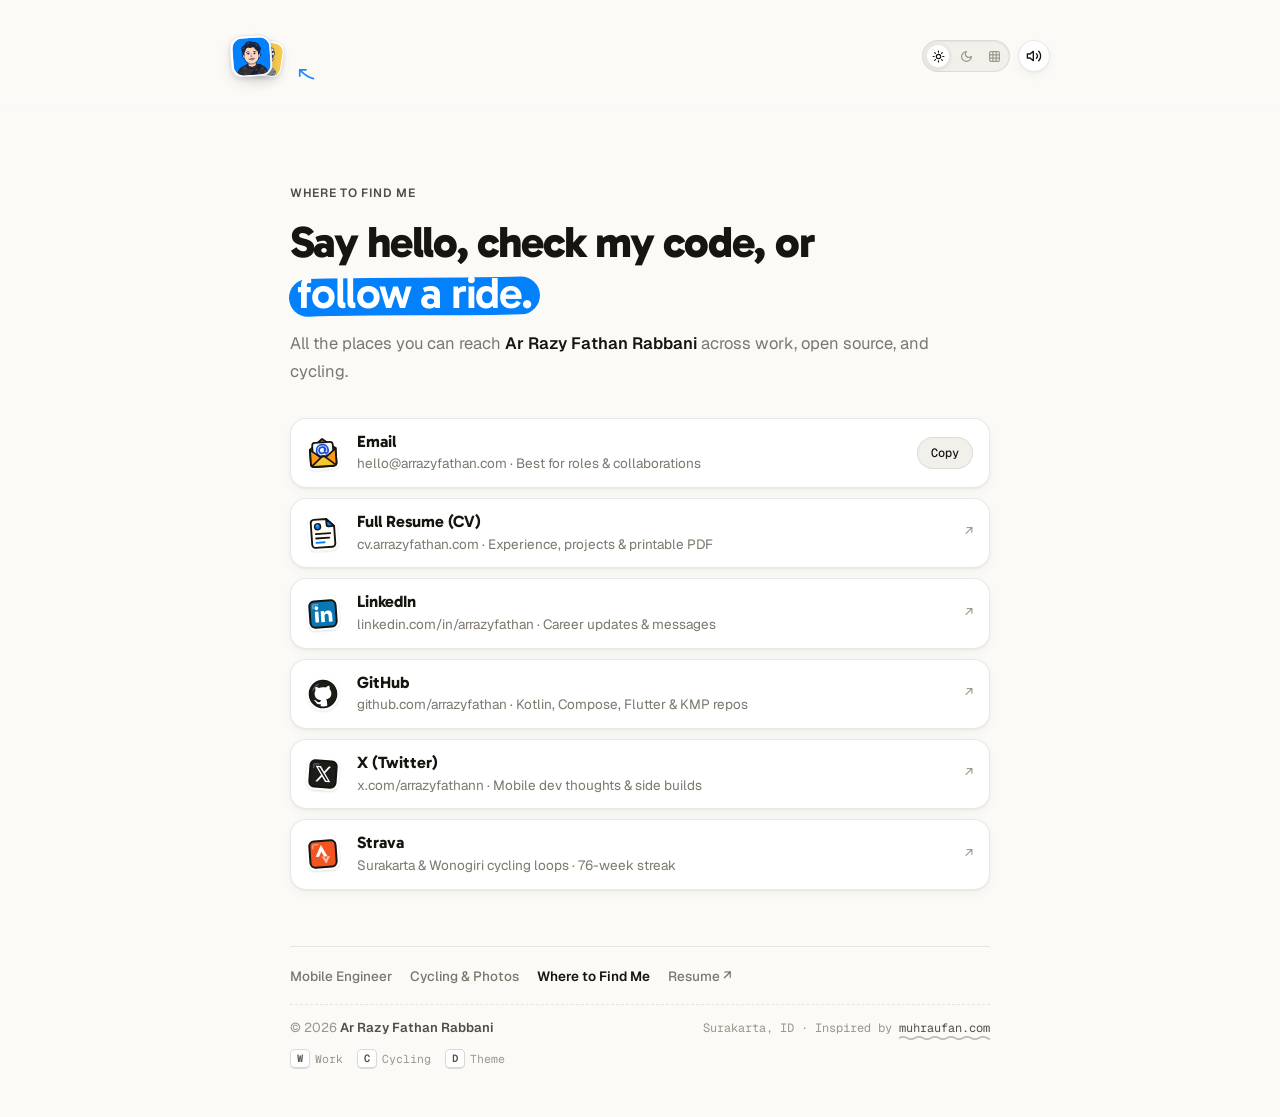
==== commit baf2b6e6: "chore(cycling): sync Strava stats (4,040 km all-time, 76-week streak)" ====
--- a/connect/index.html
+++ b/connect/index.html
@@ -363,7 +363,7 @@
           <img src="/assets/icons/cycling/strava.svg" alt="" width="40" height="40" />
           <span class="directory-text">
             <strong>Strava</strong>
-            <span>Surakarta &amp; Wonogiri cycling loops &middot; 75-week streak</span>
+            <span>Surakarta &amp; Wonogiri cycling loops &middot; 76-week streak</span>
           </span>
           <span class="directory-arrow" aria-hidden="true">&nearr;</span>
         </a>
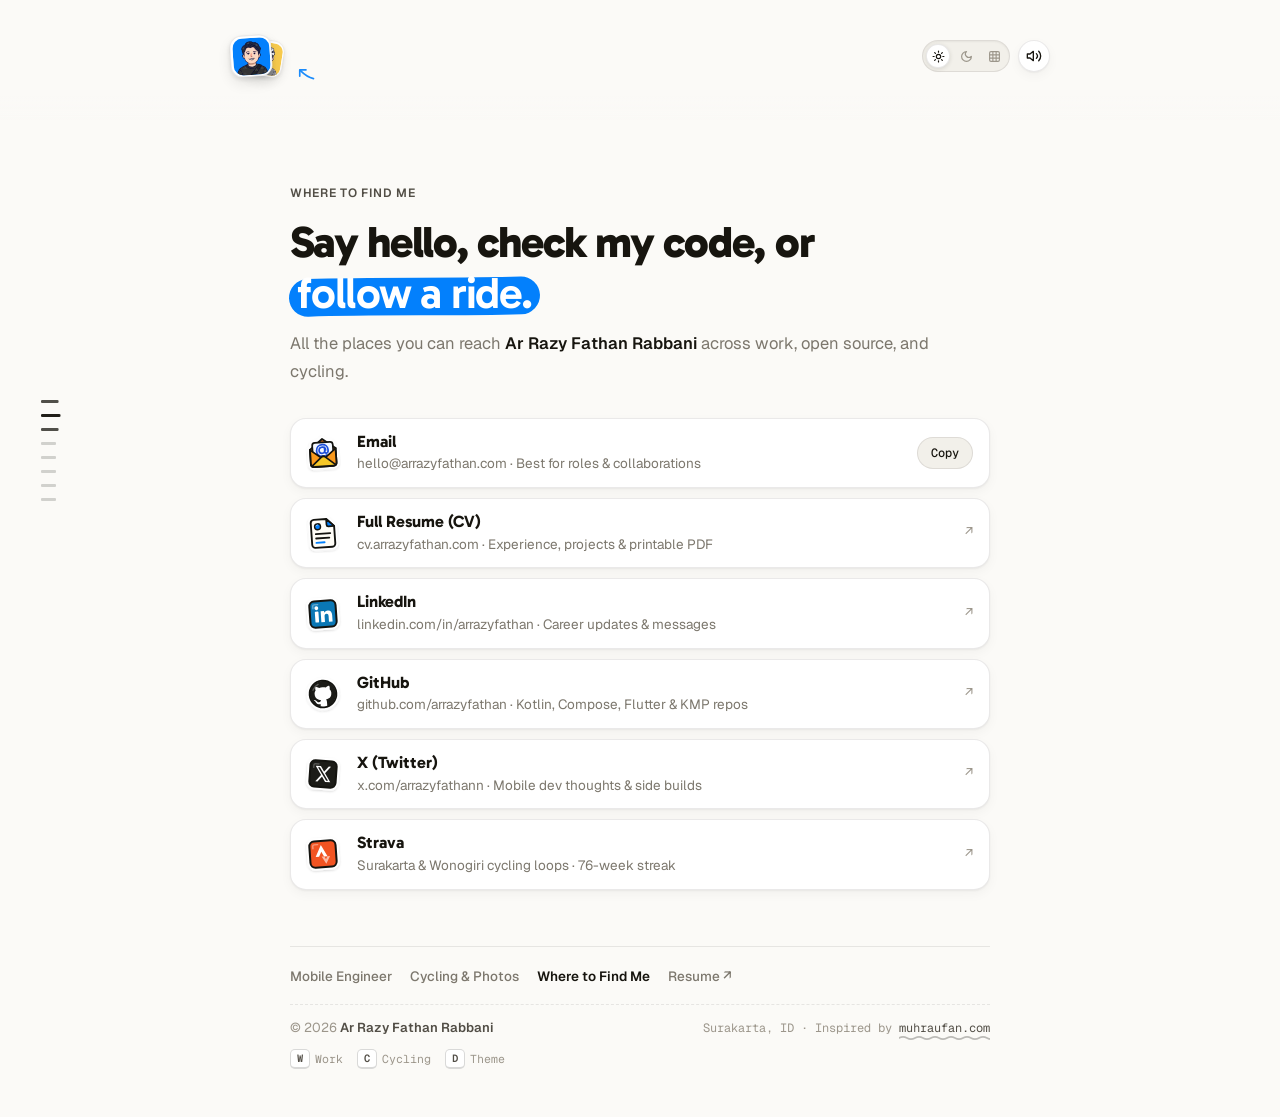
==== commit c0e06cb0: "fix(photos): keep mobile 2D pan active while viewing photo lightbox" ====
--- a/connect/index.html
+++ b/connect/index.html
@@ -395,6 +395,6 @@
   <!-- Subtle Copy Toast -->
   <div class="toast" id="toast" role="status" aria-live="polite" hidden></div>
 
-  <script type="module" src="/js/main.js?v=48"></script>
+  <script type="module" src="/js/main.js?v=49"></script>
 </body>
 </html>
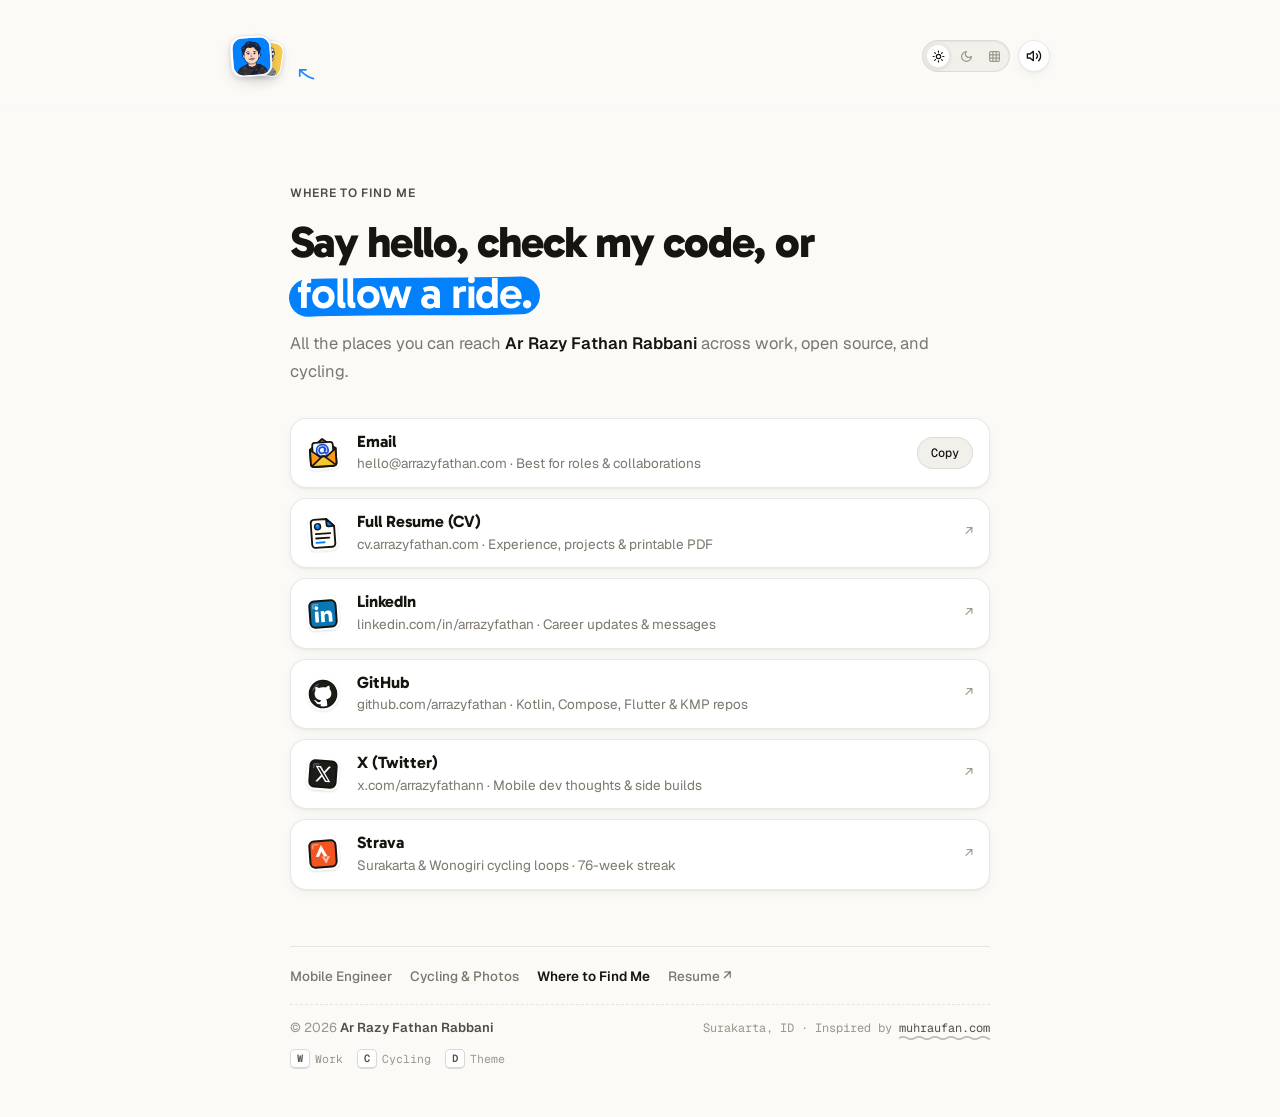
==== commit 5c890dc3: "fix(sound): eagerly unlock Web Audio on load and unify sound.js imports" ====
--- a/connect/index.html
+++ b/connect/index.html
@@ -395,6 +395,6 @@
   <!-- Subtle Copy Toast -->
   <div class="toast" id="toast" role="status" aria-live="polite" hidden></div>
 
-  <script type="module" src="/js/main.js?v=49"></script>
+  <script type="module" src="/js/main.js?v=50"></script>
 </body>
 </html>
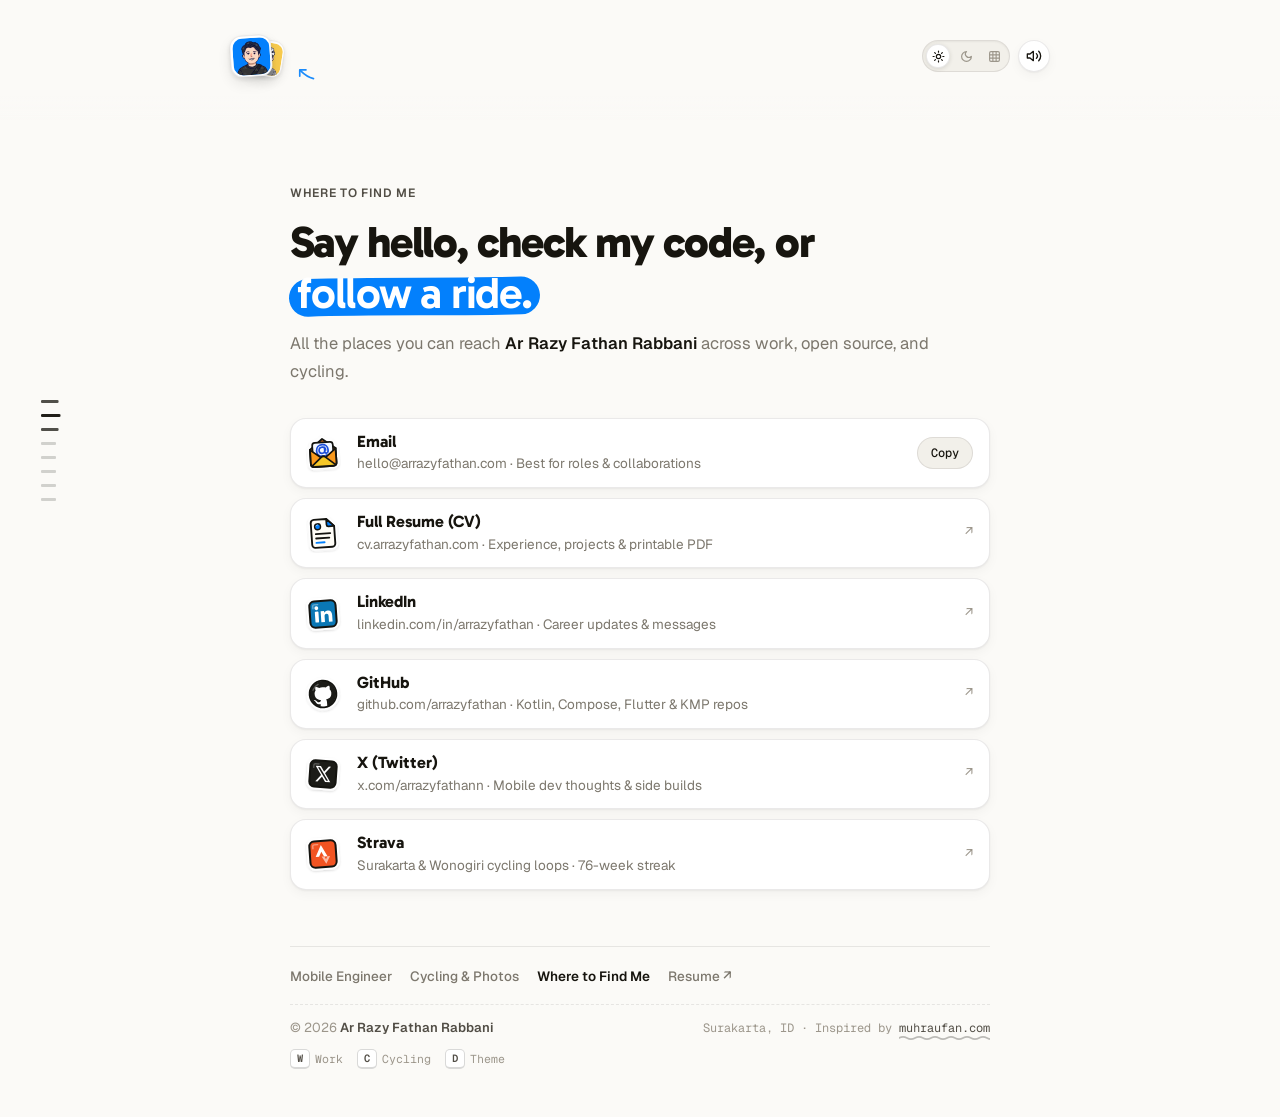
==== commit 515b64ba: "feat(analytics): add Umami Cloud tracking and lightweight custom events" ====
--- a/connect/index.html
+++ b/connect/index.html
@@ -95,6 +95,13 @@
       } catch (e) {}
     })();
   </script>
+  <!-- Analytics (Umami Cloud — cookieless, production domains only) -->
+  <script
+    defer
+    src="https://cloud.umami.is/script.js"
+    data-website-id="642bab64-ff45-491c-8187-b596d1167ee1"
+    data-domains="arrazyfathan.com,www.arrazyfathan.com"
+  ></script>
 </head>
 <body>
   <!-- Architectural Cutting Mat Backdrop (visible when data-day="mat") -->
@@ -395,6 +402,6 @@
   <!-- Subtle Copy Toast -->
   <div class="toast" id="toast" role="status" aria-live="polite" hidden></div>
 
-  <script type="module" src="/js/main.js?v=50"></script>
+  <script type="module" src="/js/main.js?v=51"></script>
 </body>
 </html>
